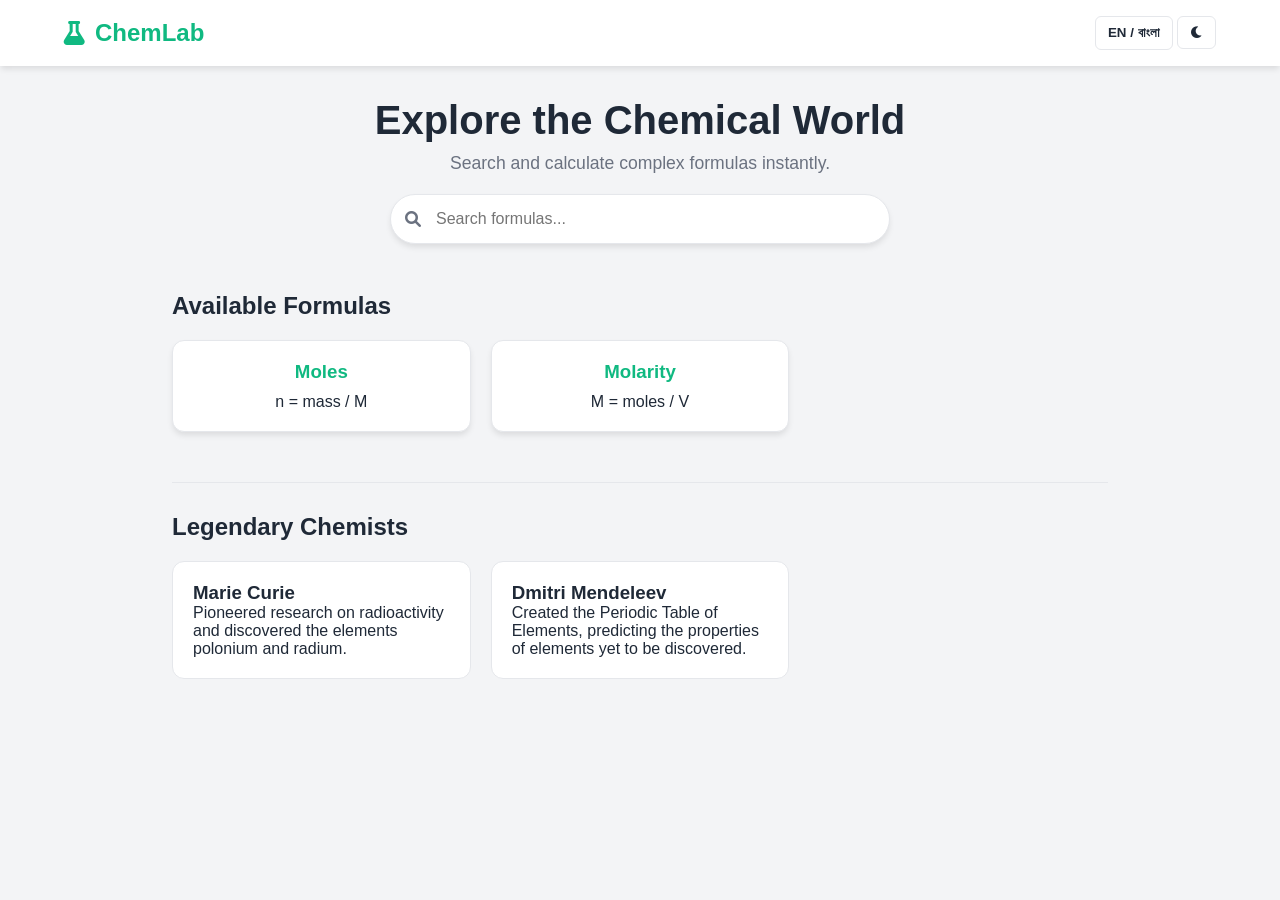
==== frontend/chemistry/chemistry.html @ 17f996a1 "resolve problem" ====
<!DOCTYPE html>
<html lang="en">
<head>
    <meta charset="UTF-8">
    <meta name="viewport" content="width=device-width, initial-scale=1.0">
    <title>Chemistry Explorer</title>
    <link rel="stylesheet" href="chemistry.css">
    <link rel="stylesheet" href="https://cdnjs.cloudflare.com/ajax/libs/font-awesome/6.0.0/css/all.min.css">
</head>
<body>
    <!-- Navigation Bar -->
    <nav class="navbar">
        <div class="logo"><i class="fa-solid fa-flask"></i> <span data-lang="title">ChemLab</span></div>
        <div class="nav-controls">
            <button id="lang-toggle" class="icon-btn">EN / বাংলা</button>
            <button id="theme-toggle" class="icon-btn"><i class="fa-solid fa-moon"></i></button>
        </div>
    </nav>

    <main class="container">
        <!-- Header & Search Section -->
        <header class="hero">
            <h1 data-lang="heroTitle">Explore the Chemical World</h1>
            <p data-lang="heroSub">Search and calculate complex chemistry formulas instantly.</p>
            
            <div class="search-box">
                <i class="fa-solid fa-magnifying-glass"></i>
                <input type="text" id="search-input" data-placeholder="searchPlaceholder" placeholder="Search formulas (e.g., Moles, চাপ)...">
            </div>
        </header>

        <!-- Formula Grid -->
        <section class="formula-section">
            <h2 data-lang="availableFormulas">Available Formulas</h2>
            <div id="formula-grid" class="grid">
                <!-- Cards will be injected by JS -->
            </div>
        </section>

        <!-- Dynamic Calculator Area -->
        <section id="calculator-section" class="calculator-panel hidden">
            <div class="calc-header">
                <h3 id="calc-title">Formula Name</h3>
                <button id="close-calc" class="icon-btn"><i class="fa-solid fa-xmark"></i></button>
            </div>
            <div id="dynamic-inputs" class="input-grid"></div>
            <button id="calculate-btn" class="primary-btn" data-lang="calcBtn">Calculate Result</button>
            <div id="result-display" class="result-box"></div>
        </section>

        <!-- Extra Content: Scientists -->
        <section class="info-section">
            <h2 data-lang="scientistTitle">Legendary Chemists</h2>
            <div class="grid info-grid">
                <div class="info-card">
                    <h3>Marie Curie</h3>
                    <p data-lang="curieBio">Pioneered research on radioactivity and discovered the elements polonium and radium.</p>
                </div>
                <div class="info-card">
                    <h3>Dmitri Mendeleev</h3>
                    <p data-lang="mendeleevBio">Created the Periodic Table of Elements, predicting the properties of elements yet to be discovered.</p>
                </div>
            </div>
        </section>
    </main>
<script src ="lang.js"></script>
    <script src="chemistry.js"></script>
</body>
</html>
---- frontend/chemistry/chemistry.css ----
/* Theme Variables */
:root {
    --bg-color: #f3f4f6;
    --nav-bg: #ffffff;
    --text-main: #1f2937;
    --text-muted: #6b7280;
    --primary: #10b981; /* Chemistry-এর জন্য Emerald Green কালার */
    --primary-hover: #059669;
    --card-bg: #ffffff;
    --border: #e5e7eb;
    --shadow: 0 4px 6px -1px rgba(0, 0, 0, 0.1);
    --transition: all 0.3s ease;
}

[data-theme="dark"] {
    --bg-color: #111827;
    --nav-bg: #1f2937;
    --text-main: #f9fafb;
    --text-muted: #9ca3af;
    --card-bg: #1f2937;
    --border: #374151;
    --shadow: 0 4px 6px -1px rgba(0, 0, 0, 0.5);
}

* { box-sizing: border-box; margin: 0; padding: 0; font-family: 'Segoe UI', Tahoma, Geneva, Verdana, sans-serif; }

body { background-color: var(--bg-color); color: var(--text-main); transition: var(--transition); }

/* Navigation */
.navbar { display: flex; justify-content: space-between; align-items: center; padding: 1rem 5%; background: var(--nav-bg); box-shadow: var(--shadow); position: sticky; top: 0; z-index: 100; }
.logo { font-size: 1.5rem; font-weight: bold; color: var(--primary); display: flex; align-items: center; gap: 10px; }
.icon-btn { background: none; border: 1px solid var(--border); color: var(--text-main); padding: 8px 12px; border-radius: 6px; cursor: pointer; transition: var(--transition); font-weight: bold; }
.icon-btn:hover { background: var(--border); }

/* Main Container & Layout */
.container { max-width: 1000px; margin: 0 auto; padding: 2rem; }
.hero { text-align: center; margin-bottom: 3rem; }
.hero h1 { font-size: 2.5rem; margin-bottom: 10px; }
.hero p { color: var(--text-muted); font-size: 1.1rem; margin-bottom: 20px; }

/* Search Box */
.search-box { position: relative; max-width: 500px; margin: 0 auto; }
.search-box i { position: absolute; left: 15px; top: 50%; transform: translateY(-50%); color: var(--text-muted); }
.search-box input { width: 100%; padding: 15px 15px 15px 45px; font-size: 1rem; border-radius: 30px; border: 1px solid var(--border); background: var(--card-bg); color: var(--text-main); outline: none; transition: var(--transition); box-shadow: var(--shadow); }
.search-box input:focus { border-color: var(--primary); box-shadow: 0 0 0 3px rgba(16, 185, 129, 0.3); }

/* Grid Layout */
.grid { display: grid; grid-template-columns: repeat(auto-fill, minmax(250px, 1fr)); gap: 20px; margin-top: 20px; }

/* Cards */
.formula-card { background: var(--card-bg); border: 1px solid var(--border); border-radius: 12px; padding: 20px; cursor: pointer; transition: var(--transition); text-align: center; box-shadow: var(--shadow); }
.formula-card:hover { transform: translateY(-5px); border-color: var(--primary); }
.formula-card h3 { color: var(--primary); margin-bottom: 10px; }

/* Calculator Panel */
.calculator-panel { background: var(--card-bg); border-radius: 12px; padding: 30px; margin: 30px 0; border: 1px solid var(--primary); box-shadow: 0 10px 25px -5px rgba(16, 185, 129, 0.2); }
.hidden { display: none; }
.calc-header { display: flex; justify-content: space-between; align-items: center; border-bottom: 1px solid var(--border); padding-bottom: 15px; margin-bottom: 20px; }
.input-grid { display: grid; grid-template-columns: repeat(auto-fit, minmax(200px, 1fr)); gap: 15px; margin-bottom: 20px; }
.input-group label { display: block; margin-bottom: 8px; font-weight: 500; }
.input-group input { width: 100%; padding: 12px; border-radius: 8px; border: 1px solid var(--border); background: var(--bg-color); color: var(--text-main); outline: none; }
.input-group input:focus { border-color: var(--primary); }
.primary-btn { width: 100%; padding: 15px; background: var(--primary); color: white; border: none; border-radius: 8px; font-size: 1.1rem; font-weight: bold; cursor: pointer; transition: var(--transition); }
.primary-btn:hover { background: var(--primary-hover); }
.result-box { margin-top: 20px; font-size: 1.2rem; font-weight: bold; text-align: center; min-height: 30px; color: var(--primary); }

/* Info Section */
.info-section { margin-top: 50px; border-top: 1px solid var(--border); padding-top: 30px; }
.info-card { background: var(--card-bg); border-radius: 12px; padding: 20px; border: 1px solid var(--border); }
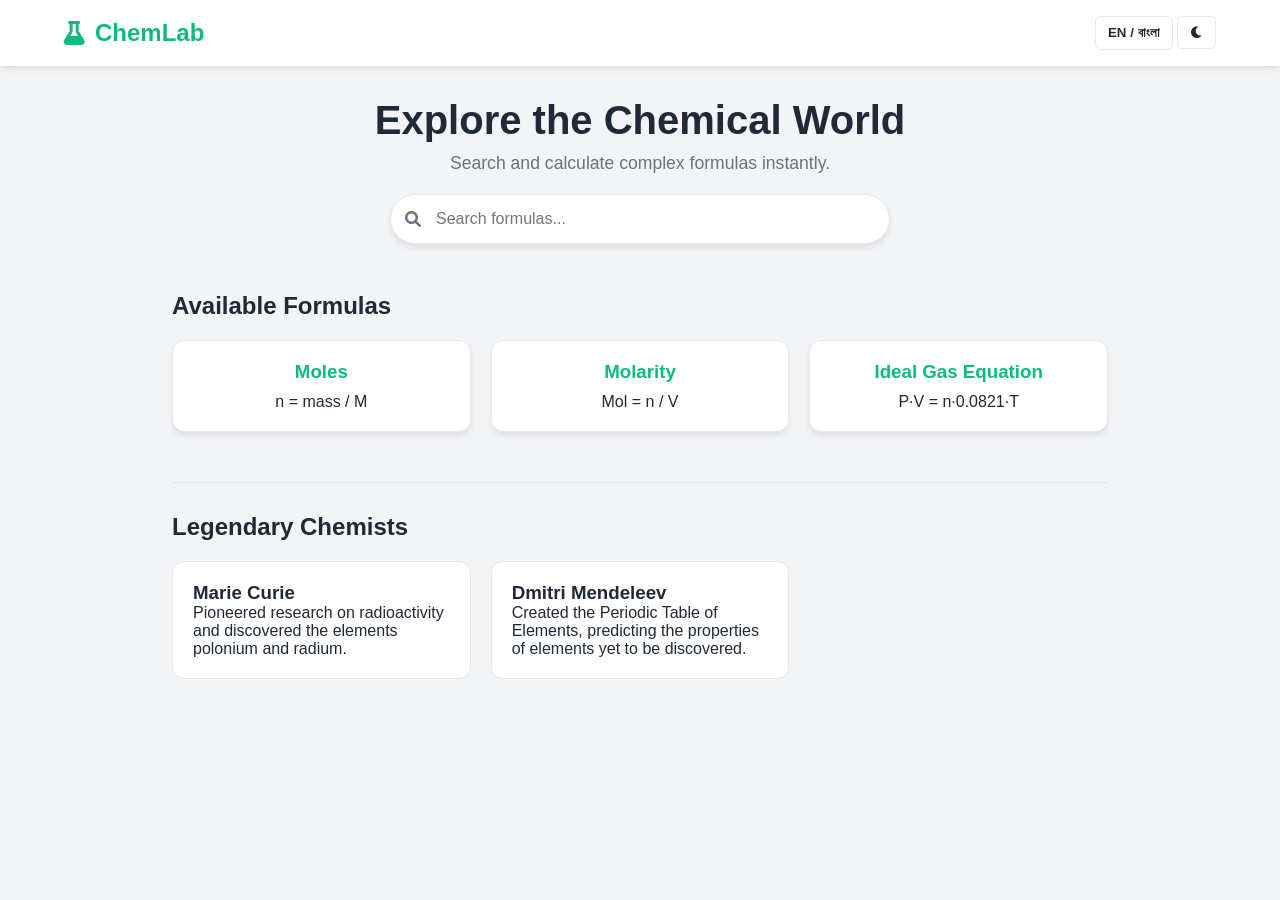
==== commit 17d08738: "Added sym py" ====
--- a/frontend/chemistry/chemistry.html
+++ b/frontend/chemistry/chemistry.html
@@ -63,6 +63,7 @@
             </div>
         </section>
     </main>
+  
 <script src ="lang.js"></script>
     <script src="chemistry.js"></script>
 </body>
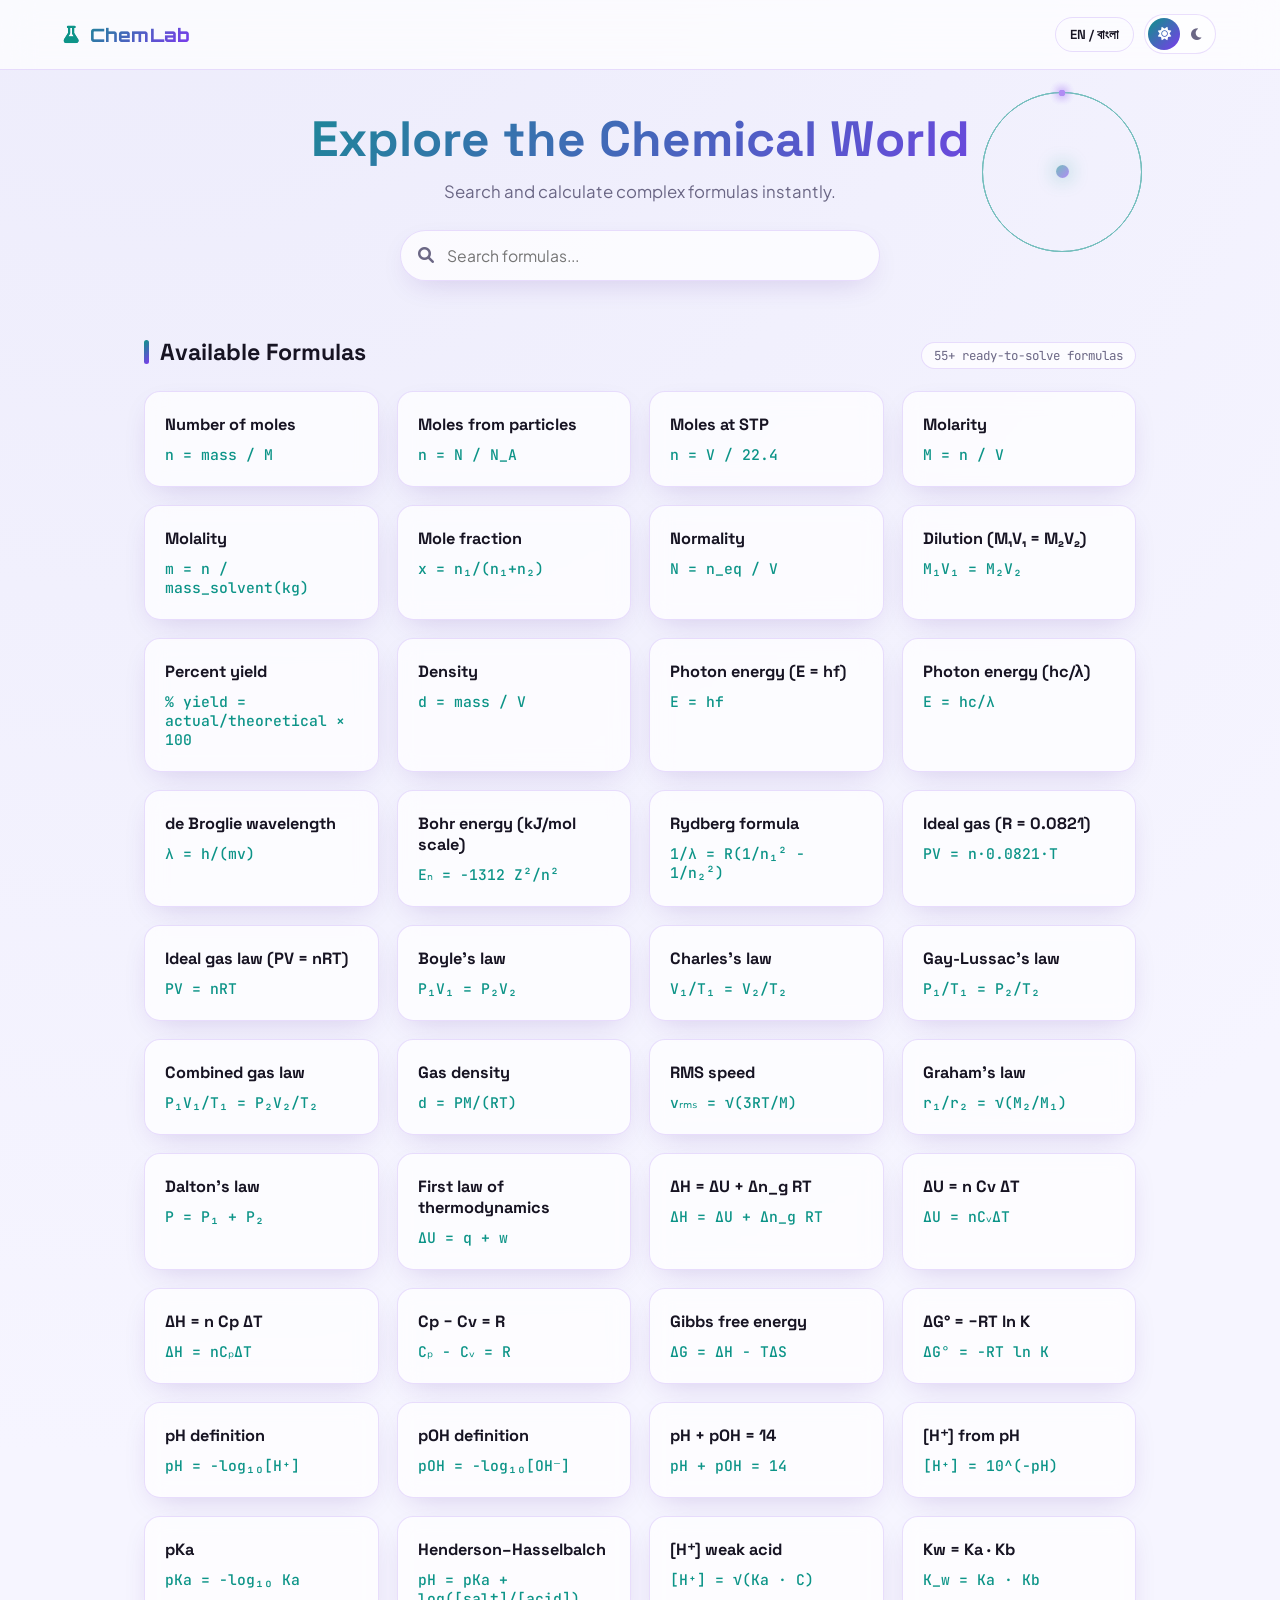
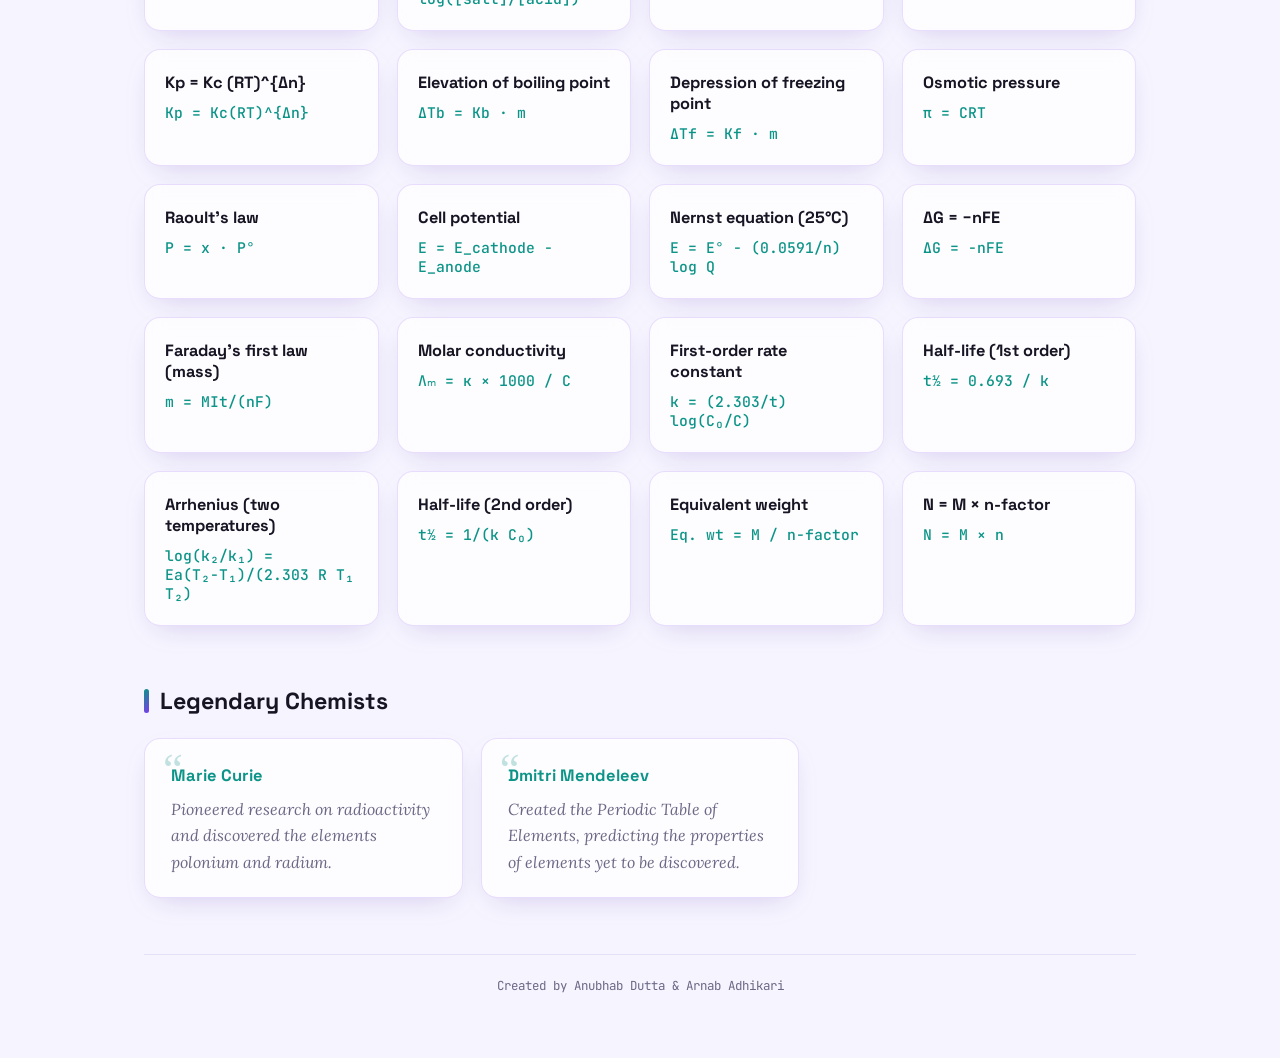
==== commit 1ca398da: "upgrade chemistry section" ====
--- a/frontend/chemistry/chemistry.html
+++ b/frontend/chemistry/chemistry.html
@@ -3,7 +3,10 @@
 <head>
     <meta charset="UTF-8">
     <meta name="viewport" content="width=device-width, initial-scale=1.0">
-    <title>Chemistry Explorer</title>
+    <title>ChemLab — Chemistry Explorer</title>
+    <link rel="preconnect" href="https://fonts.googleapis.com">
+    <link rel="preconnect" href="https://fonts.gstatic.com" crossorigin>
+    <link href="https://fonts.googleapis.com/css2?family=Orbitron:wght@700;800&family=Space+Grotesk:wght@500;600;700&family=Plus+Jakarta+Sans:wght@400;500;600;700&family=JetBrains+Mono:wght@400;500;700&family=Lora:ital,wght@0,500;1,500&display=swap" rel="stylesheet">
     <link rel="stylesheet" href="chemistry.css">
     <link rel="stylesheet" href="https://cdnjs.cloudflare.com/ajax/libs/font-awesome/6.0.0/css/all.min.css">
 </head>
@@ -13,16 +16,26 @@
         <div class="logo"><i class="fa-solid fa-flask"></i> <span data-lang="title">ChemLab</span></div>
         <div class="nav-controls">
             <button id="lang-toggle" class="icon-btn">EN / বাংলা</button>
-            <button id="theme-toggle" class="icon-btn"><i class="fa-solid fa-moon"></i></button>
+            <div class="theme-switch">
+                <button id="theme-light-btn" class="theme-btn active" aria-label="Light mode"><i class="fa-solid fa-sun"></i></button>
+                <button id="theme-dark-btn" class="theme-btn" aria-label="Dark mode"><i class="fa-solid fa-moon"></i></button>
+            </div>
         </div>
     </nav>
 
     <main class="container">
         <!-- Header & Search Section -->
         <header class="hero">
+            <div class="atom-decor" aria-hidden="true">
+                <span class="orbit orbit1"></span>
+                <span class="orbit orbit2"></span>
+                <span class="orbit orbit3"></span>
+                <span class="nucleus"></span>
+            </div>
+
             <h1 data-lang="heroTitle">Explore the Chemical World</h1>
             <p data-lang="heroSub">Search and calculate complex chemistry formulas instantly.</p>
-            
+
             <div class="search-box">
                 <i class="fa-solid fa-magnifying-glass"></i>
                 <input type="text" id="search-input" data-placeholder="searchPlaceholder" placeholder="Search formulas (e.g., Moles, চাপ)...">
@@ -31,7 +44,10 @@
 
         <!-- Formula Grid -->
         <section class="formula-section">
-            <h2 data-lang="availableFormulas">Available Formulas</h2>
+            <div class="section-header">
+                <h2 data-lang="availableFormulas">Available Formulas</h2>
+                <span class="section-badge" data-lang="formulaCountBadge">55+ ready-to-solve formulas</span>
+            </div>
             <div id="formula-grid" class="grid">
                 <!-- Cards will be injected by JS -->
             </div>
@@ -41,7 +57,7 @@
         <section id="calculator-section" class="calculator-panel hidden">
             <div class="calc-header">
                 <h3 id="calc-title">Formula Name</h3>
-                <button id="close-calc" class="icon-btn"><i class="fa-solid fa-xmark"></i></button>
+                <button id="close-calc" class="icon-btn small"><i class="fa-solid fa-xmark"></i></button>
             </div>
             <div id="dynamic-inputs" class="input-grid"></div>
             <button id="calculate-btn" class="primary-btn" data-lang="calcBtn">Calculate Result</button>
@@ -50,7 +66,9 @@
 
         <!-- Extra Content: Scientists -->
         <section class="info-section">
-            <h2 data-lang="scientistTitle">Legendary Chemists</h2>
+            <div class="section-header">
+                <h2 data-lang="scientistTitle">Legendary Chemists</h2>
+            </div>
             <div class="grid info-grid">
                 <div class="info-card">
                     <h3>Marie Curie</h3>
@@ -62,9 +80,25 @@
                 </div>
             </div>
         </section>
+
+        <footer class="footer">
+            <p data-lang="footerNot"> Created by Anubhab Dutta & Arnab Adhikari </p>
+        </footer>
     </main>
-  
-<script src ="lang.js"></script>
+
+    <!-- Custom target-select modal (required by shared.js) -->
+    <div id="custom-select-modal" class="modal-overlay hidden">
+        <div class="modal-box">
+            <div class="modal-header">
+                <h4 data-lang="targetLabel">What do you want to find?</h4>
+                <button id="close-select-modal" class="icon-btn small"><i class="fa-solid fa-xmark"></i></button>
+            </div>
+            <ul id="custom-modal-options" class="modal-options"></ul>
+        </div>
+    </div>
+
+<script src="lang.js"></script>
+    <script src="../shared.js"></script>
     <script src="chemistry.js"></script>
 </body>
 </html>
--- a/frontend/chemistry/chemistry.css
+++ b/frontend/chemistry/chemistry.css
@@ -1,69 +1,249 @@
-/* Theme Variables */
+/* ==========================================================================
+   ChemLab — Friendly Flux · Chemistry Module
+   Redesign: glass surfaces, teal↔violet reaction palette, dual theme.
+   Fonts are assigned by content role, not decoration:
+     Orbitron        → brand mark only
+     Space Grotesk   → headings, controls, labels
+     Plus Jakarta Sans → body copy
+     JetBrains Mono  → formulas, values, results (this is data, so it reads like data)
+     Lora            → chemist bios (editorial/biography feel)
+   ========================================================================== */
+
+@import url('https://fonts.googleapis.com/css2?family=Orbitron:wght@700;800&family=Space+Grotesk:wght@500;600;700&family=Plus+Jakarta+Sans:wght@400;500;600;700&family=JetBrains+Mono:wght@400;500;700&family=Lora:ital,wght@0,500;1,500&display=swap');
+
 :root {
-    --bg-color: #f3f4f6;
-    --nav-bg: #ffffff;
-    --text-main: #1f2937;
-    --text-muted: #6b7280;
-    --primary: #10b981; /* Chemistry-এর জন্য Emerald Green কালার */
-    --primary-hover: #059669;
-    --card-bg: #ffffff;
-    --border: #e5e7eb;
-    --shadow: 0 4px 6px -1px rgba(0, 0, 0, 0.1);
-    --transition: all 0.3s ease;
+    --bg-color: #f6f5ff;
+    --bg-alt: #ecebfb;
+    --nav-bg: rgba(255, 255, 255, 0.72);
+    --text-main: #171423;
+    --text-muted: #6b6785;
+    --primary: #0d9488;
+    --secondary: #7c3aed;
+    --primary-hover: #0f766e;
+    --card-bg: rgba(255, 255, 255, 0.72);
+    --card-border: rgba(124, 58, 237, 0.16);
+    --border: #e4e0f5;
+    --shadow: 0 10px 30px -12px rgba(76, 29, 149, 0.22);
+    --glow: 0 0 0 rgba(0, 0, 0, 0);
+    --gradient: linear-gradient(135deg, var(--primary), var(--secondary));
+    --radius-sm: 16px;
+    --radius-lg: 24px;
+    --transition: all 0.3s cubic-bezier(0.4, 0, 0.2, 1);
+
+    --font-display: 'Orbitron', sans-serif;
+    --font-heading: 'Space Grotesk', sans-serif;
+    --font-body: 'Plus Jakarta Sans', sans-serif;
+    --font-mono: 'JetBrains Mono', monospace;
+    --font-serif: 'Lora', serif;
 }
 
 [data-theme="dark"] {
-    --bg-color: #111827;
-    --nav-bg: #1f2937;
-    --text-main: #f9fafb;
-    --text-muted: #9ca3af;
-    --card-bg: #1f2937;
-    --border: #374151;
-    --shadow: 0 4px 6px -1px rgba(0, 0, 0, 0.5);
-}
-
-* { box-sizing: border-box; margin: 0; padding: 0; font-family: 'Segoe UI', Tahoma, Geneva, Verdana, sans-serif; }
-
-body { background-color: var(--bg-color); color: var(--text-main); transition: var(--transition); }
-
-/* Navigation */
-.navbar { display: flex; justify-content: space-between; align-items: center; padding: 1rem 5%; background: var(--nav-bg); box-shadow: var(--shadow); position: sticky; top: 0; z-index: 100; }
-.logo { font-size: 1.5rem; font-weight: bold; color: var(--primary); display: flex; align-items: center; gap: 10px; }
-.icon-btn { background: none; border: 1px solid var(--border); color: var(--text-main); padding: 8px 12px; border-radius: 6px; cursor: pointer; transition: var(--transition); font-weight: bold; }
-.icon-btn:hover { background: var(--border); }
-
-/* Main Container & Layout */
-.container { max-width: 1000px; margin: 0 auto; padding: 2rem; }
-.hero { text-align: center; margin-bottom: 3rem; }
-.hero h1 { font-size: 2.5rem; margin-bottom: 10px; }
-.hero p { color: var(--text-muted); font-size: 1.1rem; margin-bottom: 20px; }
-
-/* Search Box */
-.search-box { position: relative; max-width: 500px; margin: 0 auto; }
-.search-box i { position: absolute; left: 15px; top: 50%; transform: translateY(-50%); color: var(--text-muted); }
-.search-box input { width: 100%; padding: 15px 15px 15px 45px; font-size: 1rem; border-radius: 30px; border: 1px solid var(--border); background: var(--card-bg); color: var(--text-main); outline: none; transition: var(--transition); box-shadow: var(--shadow); }
-.search-box input:focus { border-color: var(--primary); box-shadow: 0 0 0 3px rgba(16, 185, 129, 0.3); }
-
-/* Grid Layout */
-.grid { display: grid; grid-template-columns: repeat(auto-fill, minmax(250px, 1fr)); gap: 20px; margin-top: 20px; }
-
-/* Cards */
-.formula-card { background: var(--card-bg); border: 1px solid var(--border); border-radius: 12px; padding: 20px; cursor: pointer; transition: var(--transition); text-align: center; box-shadow: var(--shadow); }
-.formula-card:hover { transform: translateY(-5px); border-color: var(--primary); }
-.formula-card h3 { color: var(--primary); margin-bottom: 10px; }
-
-/* Calculator Panel */
-.calculator-panel { background: var(--card-bg); border-radius: 12px; padding: 30px; margin: 30px 0; border: 1px solid var(--primary); box-shadow: 0 10px 25px -5px rgba(16, 185, 129, 0.2); }
-.hidden { display: none; }
-.calc-header { display: flex; justify-content: space-between; align-items: center; border-bottom: 1px solid var(--border); padding-bottom: 15px; margin-bottom: 20px; }
-.input-grid { display: grid; grid-template-columns: repeat(auto-fit, minmax(200px, 1fr)); gap: 15px; margin-bottom: 20px; }
-.input-group label { display: block; margin-bottom: 8px; font-weight: 500; }
-.input-group input { width: 100%; padding: 12px; border-radius: 8px; border: 1px solid var(--border); background: var(--bg-color); color: var(--text-main); outline: none; }
-.input-group input:focus { border-color: var(--primary); }
-.primary-btn { width: 100%; padding: 15px; background: var(--primary); color: white; border: none; border-radius: 8px; font-size: 1.1rem; font-weight: bold; cursor: pointer; transition: var(--transition); }
-.primary-btn:hover { background: var(--primary-hover); }
-.result-box { margin-top: 20px; font-size: 1.2rem; font-weight: bold; text-align: center; min-height: 30px; color: var(--primary); }
-
-/* Info Section */
-.info-section { margin-top: 50px; border-top: 1px solid var(--border); padding-top: 30px; }
-.info-card { background: var(--card-bg); border-radius: 12px; padding: 20px; border: 1px solid var(--border); }
+    --bg-color: #08070f;
+    --bg-alt: #0d0b1a;
+    --nav-bg: rgba(13, 11, 26, 0.68);
+    --text-main: #f3f1ff;
+    --text-muted: #9691b8;
+    --primary: #2dd4bf;
+    --secondary: #a78bfa;
+    --primary-hover: #5eead4;
+    --card-bg: rgba(23, 20, 38, 0.62);
+    --card-border: rgba(167, 139, 250, 0.24);
+    --border: #221f38;
+    --shadow: 0 12px 34px -10px rgba(0, 0, 0, 0.6);
+    --glow: 0 0 22px rgba(45, 212, 191, 0.2);
+}
+
+* { box-sizing: border-box; margin: 0; padding: 0; -webkit-tap-highlight-color: transparent; }
+html { scroll-behavior: smooth; }
+button, input, textarea, select { font-family: inherit; }
+
+body {
+    background: radial-gradient(circle at 12% -10%, var(--bg-alt), var(--bg-color) 55%);
+    color: var(--text-main);
+    font-family: var(--font-body);
+    transition: background 0.4s ease, color 0.4s ease;
+    min-height: 100vh;
+    overflow-x: hidden;
+}
+
+a { color: var(--primary); }
+:focus-visible { outline: 2px solid var(--primary); outline-offset: 3px; border-radius: 4px; }
+
+/* ---------- Navbar ---------- */
+.navbar {
+    display: flex; justify-content: space-between; align-items: center;
+    padding: 0.9rem 5%; background: var(--nav-bg);
+    backdrop-filter: blur(16px); -webkit-backdrop-filter: blur(16px);
+    border-bottom: 1px solid var(--card-border);
+    position: sticky; top: 0; z-index: 100;
+}
+.logo {
+    font-family: var(--font-display); font-weight: 800; font-size: 1.15rem; letter-spacing: 0.5px;
+    display: flex; align-items: center; gap: 10px;
+    background: var(--gradient); -webkit-background-clip: text; background-clip: text; color: transparent;
+}
+.logo i { color: var(--primary); -webkit-text-fill-color: var(--primary); font-size: 1.1rem; }
+
+.nav-controls { display: flex; align-items: center; gap: 10px; }
+.icon-btn {
+    background: transparent; border: 1px solid var(--card-border); color: var(--text-main);
+    padding: 8px 14px; border-radius: 999px; cursor: pointer; transition: var(--transition);
+    font-family: var(--font-heading); font-weight: 600; font-size: 0.82rem;
+}
+.icon-btn:hover { border-color: var(--primary); color: var(--primary); }
+.icon-btn:active, .theme-btn:active, .primary-btn:active, .formula-card:active { transform: scale(0.97); }
+.icon-btn.small { padding: 6px 10px; }
+
+.theme-switch { display: flex; background: var(--card-bg); border: 1px solid var(--card-border); border-radius: 999px; padding: 3px; }
+.theme-btn {
+    border: none; background: transparent; width: 32px; height: 32px; border-radius: 50%;
+    color: var(--text-muted); cursor: pointer; transition: var(--transition);
+    display: flex; align-items: center; justify-content: center;
+}
+.theme-btn.active { background: var(--gradient); color: #fff; box-shadow: var(--glow); }
+
+/* ---------- Layout ---------- */
+.container { max-width: 1040px; margin: 0 auto; padding: 2.5rem 1.5rem 4rem; }
+
+/* ---------- Hero ---------- */
+.hero { text-align: center; margin-bottom: 3.5rem; position: relative; }
+.hero h1 {
+    font-family: var(--font-heading); font-weight: 700; font-size: clamp(2rem, 6vw, 3.1rem);
+    line-height: 1.15; margin-bottom: 14px;
+    background: var(--gradient); -webkit-background-clip: text; background-clip: text; color: transparent;
+}
+.hero p { color: var(--text-muted); font-size: 1.05rem; margin-bottom: 28px; }
+
+/* Orbiting-atom motif: one deliberate hero animation, not repeated elsewhere */
+.atom-decor { position: absolute; width: 160px; height: 160px; top: -18px; right: -6px; opacity: 0.55; pointer-events: none; z-index: 0; }
+.atom-decor .orbit { position: absolute; inset: 0; border: 1.5px solid var(--primary); border-radius: 50%; }
+.atom-decor .orbit::after {
+    content: ""; position: absolute; top: -3px; left: 50%; width: 6px; height: 6px; margin-left: -3px;
+    background: var(--secondary); border-radius: 50%; box-shadow: 0 0 10px var(--secondary);
+}
+.atom-decor .orbit1 { animation: spin1 7s linear infinite; }
+.atom-decor .orbit2 { animation: spin2 10s linear infinite reverse; }
+.atom-decor .orbit3 { animation: spin3 13s linear infinite; }
+.atom-decor .nucleus {
+    position: absolute; top: 50%; left: 50%; width: 13px; height: 13px; margin: -6.5px;
+    background: var(--gradient); border-radius: 50%; box-shadow: 0 0 20px var(--primary);
+}
+@keyframes spin1 { to { transform: rotate(360deg); } }
+@keyframes spin2 { from { transform: rotate(55deg); } to { transform: rotate(415deg); } }
+@keyframes spin3 { from { transform: rotate(110deg); } to { transform: rotate(470deg); } }
+
+/* ---------- Search ---------- */
+.search-box { position: relative; max-width: 480px; margin: 0 auto; z-index: 1; }
+.search-box i { position: absolute; left: 18px; top: 50%; transform: translateY(-50%); color: var(--text-muted); }
+.search-box input {
+    width: 100%; padding: 15px 18px 15px 46px; font-size: 0.98rem;
+    border-radius: 999px; border: 1px solid var(--card-border); background: var(--card-bg);
+    color: var(--text-main); outline: none; transition: var(--transition); box-shadow: var(--shadow);
+}
+.search-box input:focus { border-color: var(--primary); box-shadow: 0 0 0 4px rgba(13, 148, 136, 0.18); }
+
+/* ---------- Section headers ---------- */
+.section-header { display: flex; align-items: baseline; justify-content: space-between; flex-wrap: wrap; gap: 8px; margin-bottom: 4px; }
+.section-header h2 { font-family: var(--font-heading); font-weight: 700; font-size: 1.45rem; position: relative; padding-left: 16px; }
+.section-header h2::before { content: ""; position: absolute; left: 0; top: 3px; bottom: 3px; width: 5px; border-radius: 4px; background: var(--gradient); }
+.section-badge {
+    font-family: var(--font-mono); font-size: 0.78rem; color: var(--text-muted);
+    background: var(--card-bg); border: 1px solid var(--card-border); padding: 4px 12px; border-radius: 999px;
+}
+
+/* ---------- Grid & Formula cards ---------- */
+.grid { display: grid; grid-template-columns: repeat(auto-fill, minmax(230px, 1fr)); gap: 18px; margin-top: 22px; }
+
+.formula-card {
+    background: var(--card-bg); border: 1px solid var(--card-border); border-radius: var(--radius-sm);
+    padding: 22px 20px; cursor: pointer; transition: var(--transition); text-align: left;
+    box-shadow: var(--shadow); backdrop-filter: blur(10px);
+}
+.formula-card:hover { border-color: var(--primary); background: var(--bg-alt); }
+.formula-card h3 { font-family: var(--font-heading); font-size: 1.02rem; color: var(--text-main); margin-bottom: 10px; }
+.formula-card p { font-family: var(--font-mono); font-size: 0.92rem; color: var(--primary); font-weight: 500; }
+
+/* ---------- Calculator Panel (larger radius: the active/focal surface) ---------- */
+.calculator-panel {
+    background: var(--card-bg); border-radius: var(--radius-lg); padding: 28px;
+    margin: 34px 0; border: 1px solid var(--primary); box-shadow: var(--shadow), var(--glow);
+    backdrop-filter: blur(14px);
+}
+.hidden { display: none !important; }
+.calculator-panel:not(.hidden) { animation: panelIn 0.4s cubic-bezier(0.2, 0.8, 0.2, 1); }
+@keyframes panelIn { from { opacity: 0; transform: translateY(14px) scale(0.98); } to { opacity: 1; transform: translateY(0) scale(1); } }
+
+.calc-header { display: flex; justify-content: space-between; align-items: center; border-bottom: 1px solid var(--border); padding-bottom: 16px; margin-bottom: 22px; }
+.calc-header h3 { font-family: var(--font-heading); font-size: 1.12rem; }
+
+.input-grid { display: grid; grid-template-columns: repeat(auto-fit, minmax(200px, 1fr)); gap: 16px; margin-bottom: 22px; }
+.input-group label { display: block; margin-bottom: 8px; font-family: var(--font-heading); font-weight: 600; font-size: 0.87rem; color: var(--text-muted); }
+
+.custom-input, .input-group input {
+    width: 100%; padding: 13px 15px; border-radius: 12px; border: 1px solid var(--border);
+    background: var(--bg-color); color: var(--text-main); outline: none;
+    font-family: var(--font-mono); font-size: 0.95rem; transition: var(--transition);
+}
+.custom-input:focus, .input-group input:focus { border-color: var(--primary); box-shadow: 0 0 0 3px rgba(13, 148, 136, 0.18); }
+
+.custom-select-trigger { display: flex; align-items: center; justify-content: space-between; cursor: pointer; text-align: left; font-family: var(--font-heading); font-weight: 500; }
+.custom-select-trigger i { color: var(--primary); transition: var(--transition); }
+.custom-select-trigger:hover i { transform: translateY(2px); }
+
+.primary-btn {
+    width: 100%; padding: 16px; background: var(--gradient); color: #fff; border: none; border-radius: 12px;
+    font-family: var(--font-heading); font-size: 1rem; font-weight: 700; cursor: pointer;
+    transition: var(--transition); box-shadow: 0 8px 20px -6px rgba(13, 148, 136, 0.4);
+}
+.primary-btn:hover { filter: brightness(1.08); }
+.result-box { margin-top: 22px; font-family: var(--font-mono); font-size: 1.15rem; font-weight: 600; text-align: center; min-height: 30px; color: var(--primary); }
+
+/* ---------- Target-select modal (same radius family as the calculator) ---------- */
+.modal-overlay {
+    position: fixed; inset: 0; background: rgba(8, 6, 15, 0.55); backdrop-filter: blur(6px);
+    display: flex; align-items: center; justify-content: center; z-index: 999; padding: 20px;
+}
+.modal-box {
+    background: var(--card-bg); backdrop-filter: blur(18px); border: 1px solid var(--card-border);
+    border-radius: var(--radius-lg); width: 100%; max-width: 380px; max-height: 78vh;
+    box-shadow: var(--shadow), var(--glow); display: flex; flex-direction: column; overflow: hidden;
+    animation: panelIn 0.3s ease;
+}
+.modal-header { display: flex; justify-content: space-between; align-items: center; padding: 18px 20px; border-bottom: 1px solid var(--border); }
+.modal-header h4 { font-family: var(--font-heading); font-size: 1rem; font-weight: 600; }
+.modal-options { list-style: none; overflow-y: auto; padding: 10px; }
+.modal-options li {
+    display: flex; justify-content: space-between; align-items: center; padding: 13px 14px; margin-bottom: 6px;
+    border-radius: 10px; cursor: pointer; transition: var(--transition);
+    font-family: var(--font-mono); font-size: 0.92rem; border: 1px solid transparent;
+}
+.modal-options li:hover { background: var(--bg-alt); }
+.modal-options li.selected { border-color: var(--primary); background: rgba(13, 148, 136, 0.1); color: var(--primary); }
+.modal-options li .check-icon { opacity: 0; color: var(--primary); transition: var(--transition); }
+.modal-options li.selected .check-icon { opacity: 1; }
+.modal-options::-webkit-scrollbar { width: 5px; }
+.modal-options::-webkit-scrollbar-thumb { background: var(--card-border); border-radius: 4px; }
+
+/* ---------- Info section: editorial serif treatment, distinct from the UI voice ---------- */
+.info-section { margin-top: 60px; }
+.info-grid { grid-template-columns: repeat(auto-fill, minmax(260px, 1fr)); }
+.info-card {
+    background: var(--card-bg); border-radius: var(--radius-sm); padding: 26px 26px 22px;
+    border: 1px solid var(--card-border); box-shadow: var(--shadow); font-family: var(--font-serif); position: relative;
+}
+.info-card::before { content: "\201C"; position: absolute; top: 4px; left: 18px; font-size: 2.8rem; color: var(--primary); opacity: 0.25; font-family: Georgia, serif; }
+.info-card h3 { font-family: var(--font-heading); font-weight: 700; color: var(--primary); margin-bottom: 10px; font-size: 1.03rem; }
+.info-card p { color: var(--text-muted); font-style: italic; line-height: 1.65; }
+
+/* ---------- Footer ---------- */
+.footer { text-align: center; margin-top: 56px; padding-top: 22px; border-top: 1px solid var(--border); }
+.footer p { font-family: var(--font-mono); font-size: 0.78rem; color: var(--text-muted); }
+
+@media (max-width: 560px) {
+    .atom-decor { width: 100px; height: 100px; top: -8px; right: -18px; opacity: 0.4; }
+    .navbar { padding: 0.8rem 4%; }
+}
+
+@media (prefers-reduced-motion: reduce) {
+    * { animation-duration: 0.001ms !important; animation-iteration-count: 1 !important; transition-duration: 0.001ms !important; }
+}
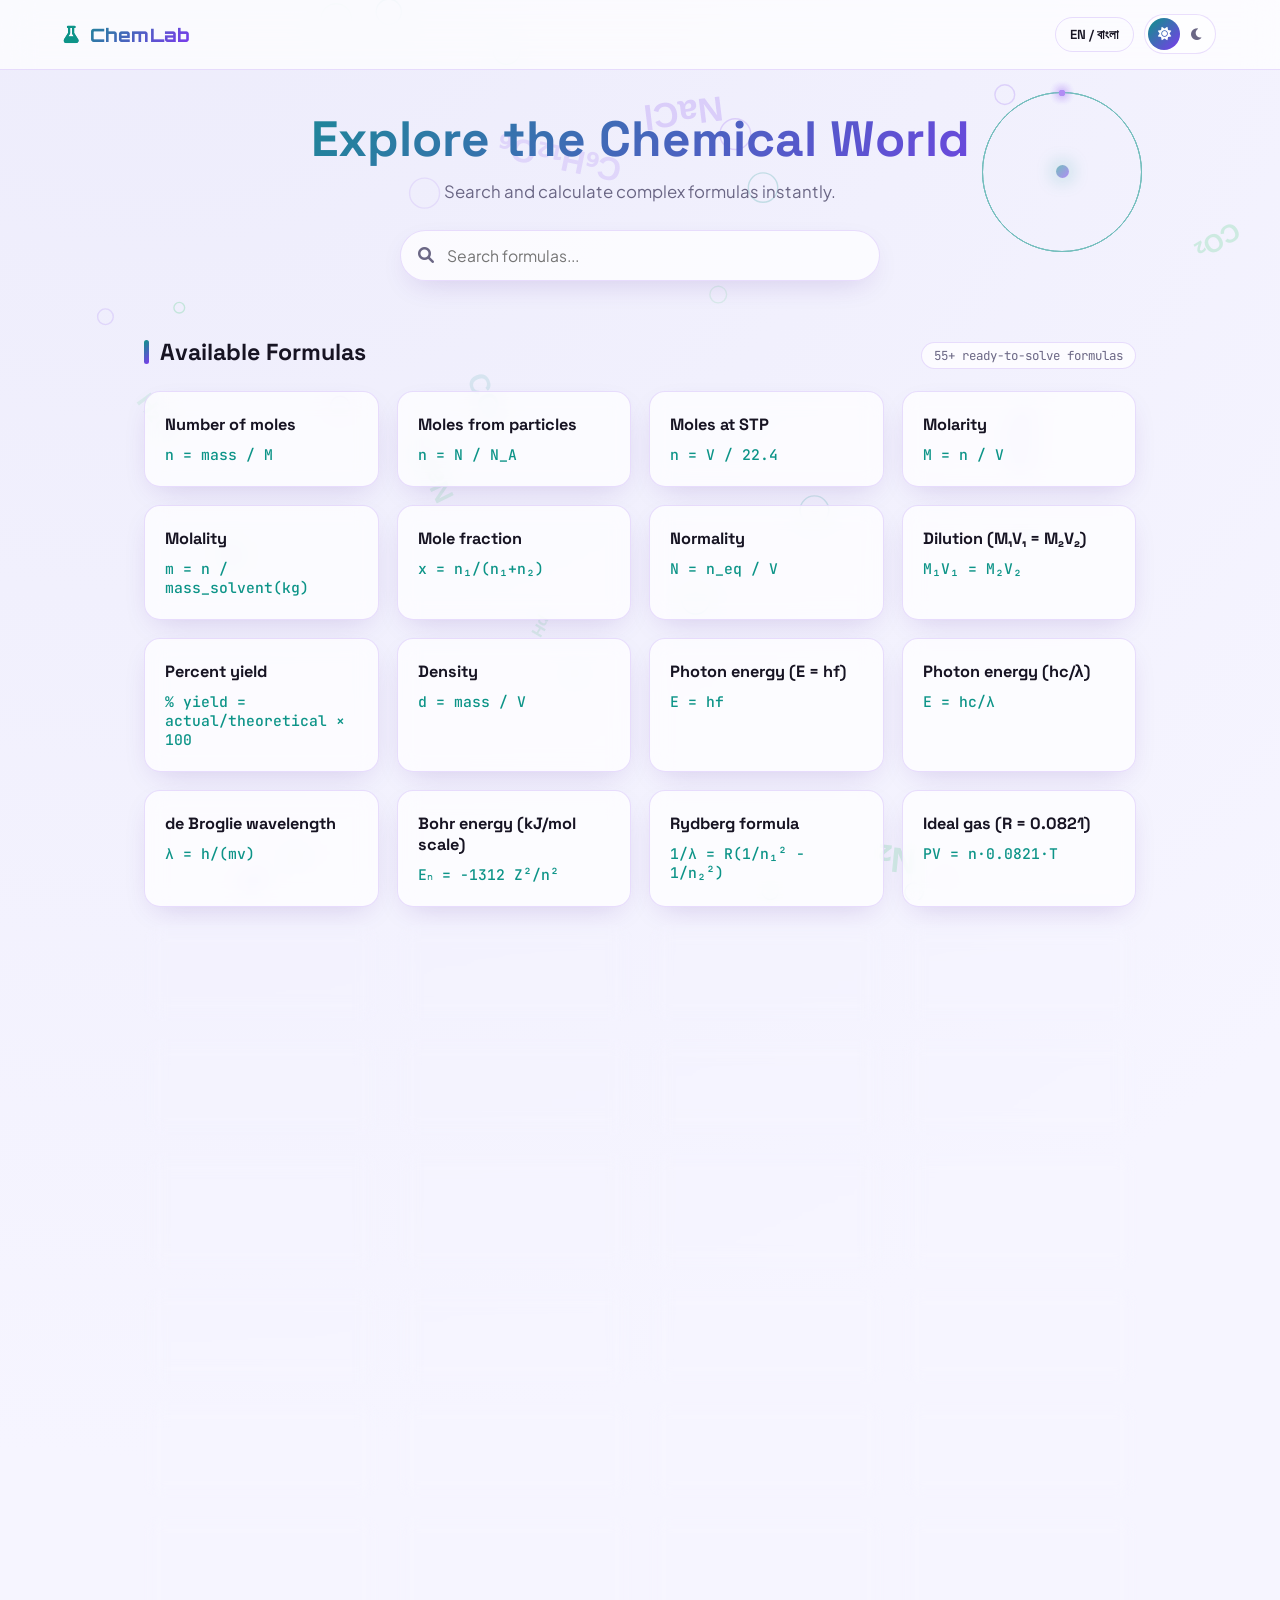
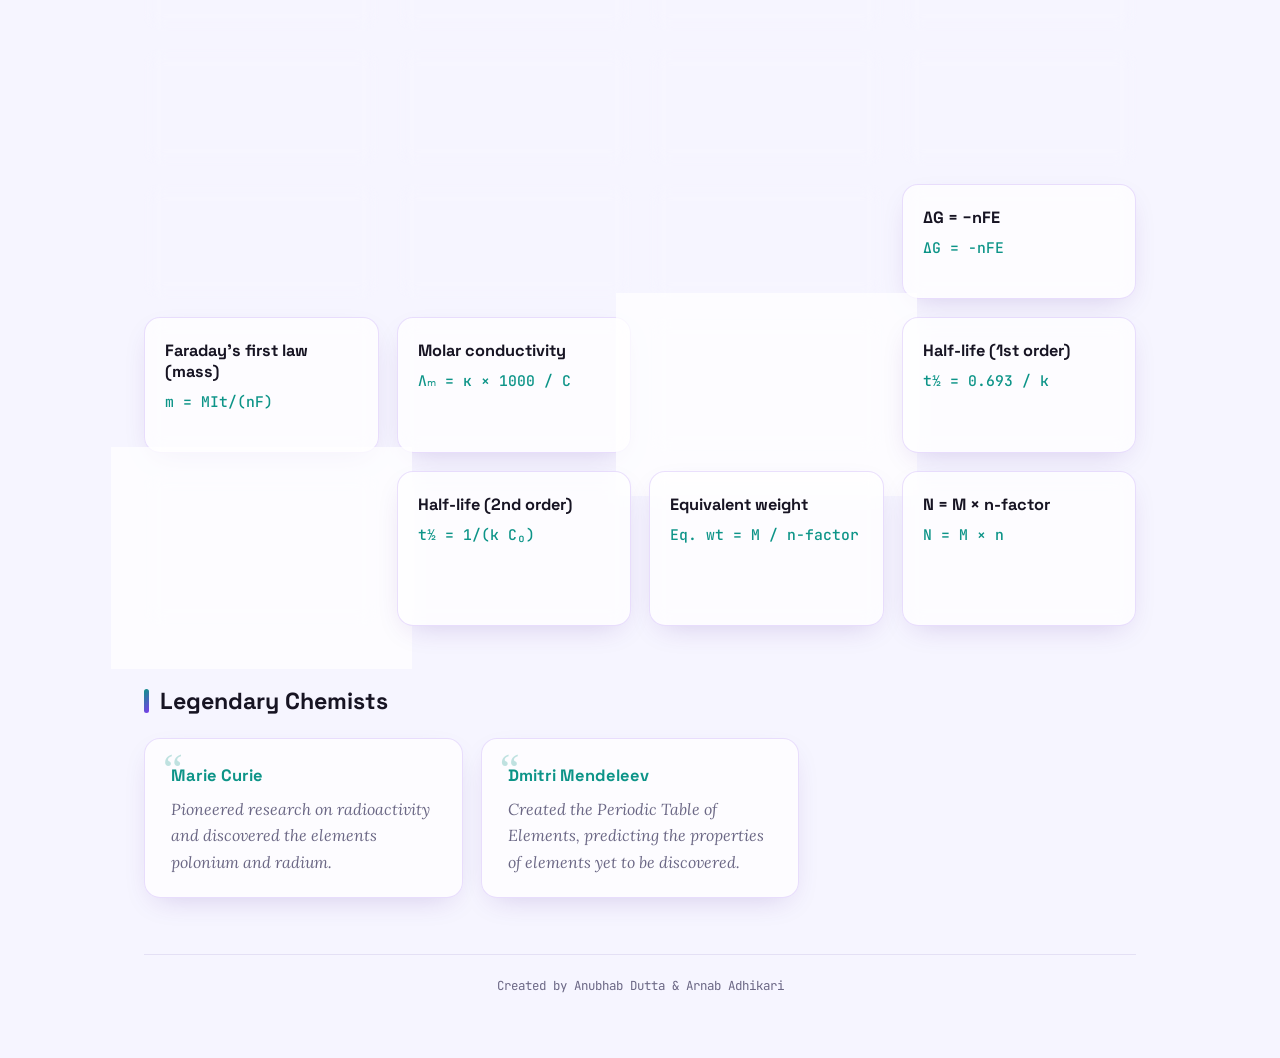
==== commit 9dadf487: "Full UI change" ====
--- a/frontend/chemistry/chemistry.html
+++ b/frontend/chemistry/chemistry.html
@@ -9,8 +9,10 @@
     <link href="https://fonts.googleapis.com/css2?family=Orbitron:wght@700;800&family=Space+Grotesk:wght@500;600;700&family=Plus+Jakarta+Sans:wght@400;500;600;700&family=JetBrains+Mono:wght@400;500;700&family=Lora:ital,wght@0,500;1,500&display=swap" rel="stylesheet">
     <link rel="stylesheet" href="chemistry.css">
     <link rel="stylesheet" href="https://cdnjs.cloudflare.com/ajax/libs/font-awesome/6.0.0/css/all.min.css">
+    <link rel="stylesheet" href="../science-bg.css">
 </head>
-<body>
+<body data-bg-theme="chemistry">
+    <script src="../science-bg.js"></script>
     <!-- Navigation Bar -->
     <nav class="navbar">
         <div class="logo"><i class="fa-solid fa-flask"></i> <span data-lang="title">ChemLab</span></div>
--- a/frontend/science-bg.css
+++ b/frontend/science-bg.css
@@ -0,0 +1,20 @@
+/* ==========================================================================
+   Friendly Flux — Ambient Science Background (shared layer)
+   Keeps the canvas behind existing content without altering any layout
+   logic: every existing top-level section is simply lifted into its own
+   stacking context above the canvas.
+   ========================================================================== */
+#science-bg-canvas {
+    position: fixed;
+    inset: 0;
+    width: 100vw;
+    height: 100vh;
+    z-index: 0;
+    pointer-events: none;
+    display: block;
+}
+
+body > *:not(#science-bg-canvas) {
+    position: relative;
+    z-index: 1;
+}
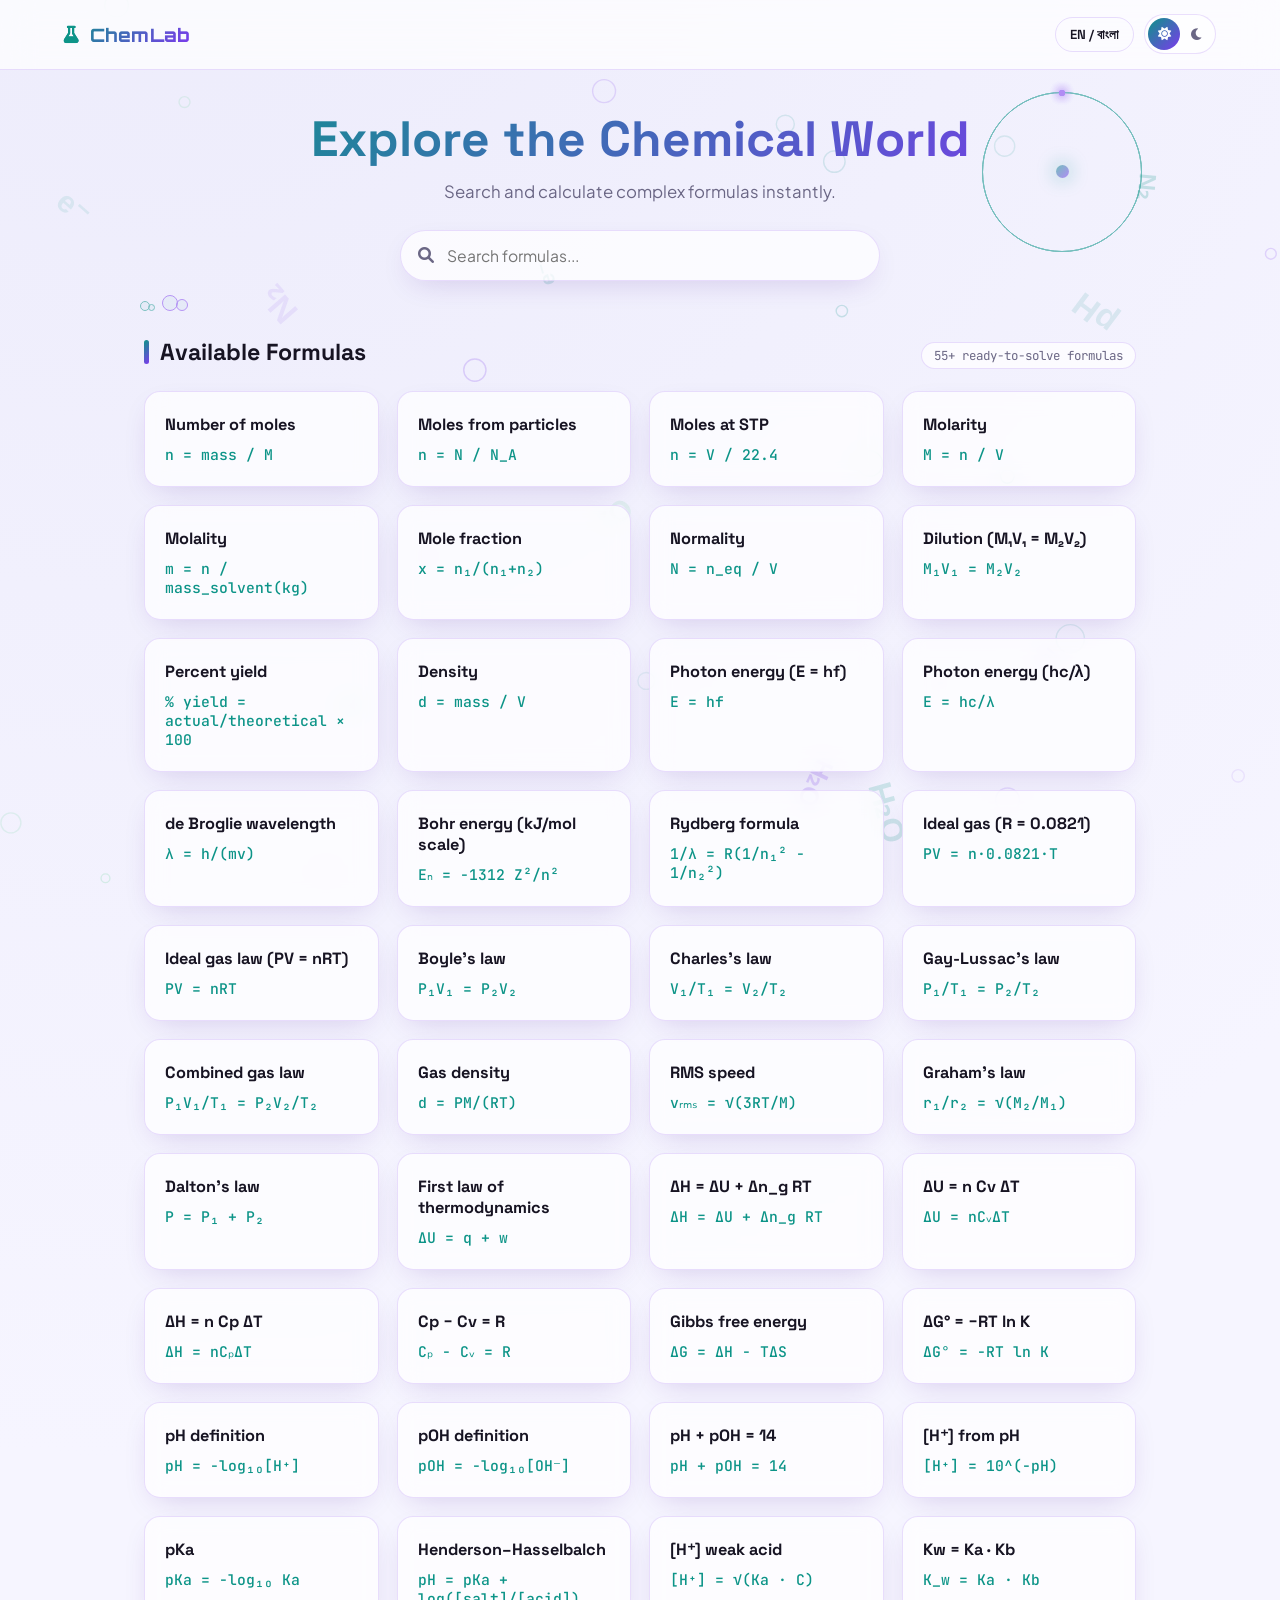
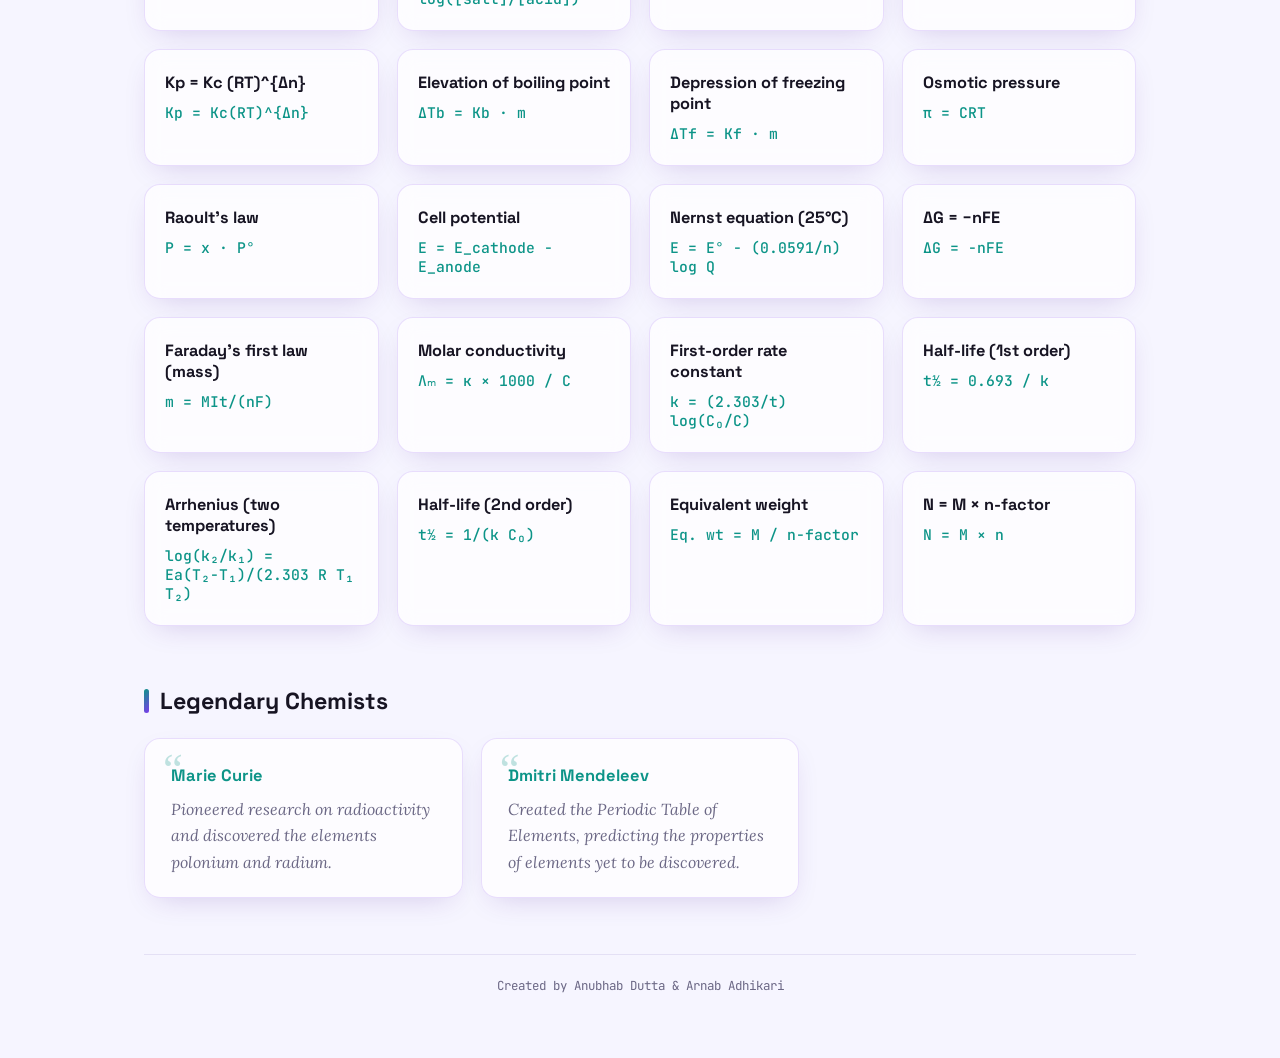
==== commit 70dd21c1: "Full UI change_2" ====
--- a/frontend/chemistry/chemistry.html
+++ b/frontend/chemistry/chemistry.html
@@ -33,6 +33,9 @@
                 <span class="orbit orbit2"></span>
                 <span class="orbit orbit3"></span>
                 <span class="nucleus"></span>
+            </div>
+            <div class="bubble-decor" aria-hidden="true">
+                <span></span><span></span><span></span><span></span>
             </div>
 
             <h1 data-lang="heroTitle">Explore the Chemical World</h1>
--- a/frontend/chemistry/chemistry.css
+++ b/frontend/chemistry/chemistry.css
@@ -106,13 +106,31 @@
 .container { max-width: 1040px; margin: 0 auto; padding: 2.5rem 1.5rem 4rem; }
 
 /* ---------- Hero ---------- */
-.hero { text-align: center; margin-bottom: 3.5rem; position: relative; }
+.hero { text-align: center; margin-bottom: 3.5rem; position: relative; isolation: isolate; }
 .hero h1 {
     font-family: var(--font-heading); font-weight: 700; font-size: clamp(2rem, 6vw, 3.1rem);
     line-height: 1.15; margin-bottom: 14px;
     background: var(--gradient); -webkit-background-clip: text; background-clip: text; color: transparent;
 }
 .hero p { color: var(--text-muted); font-size: 1.05rem; margin-bottom: 28px; }
+
+/* Rising-bubble motif on the left, mirroring the orbiting atom on the right —
+   reads as "reaction in progress" without competing with the atom-decor. */
+.bubble-decor { position: absolute; left: -8px; bottom: -10px; width: 90px; height: 140px; pointer-events: none; z-index: 0; opacity: 0.5; }
+.bubble-decor span {
+    position: absolute; bottom: -20px; border-radius: 50%;
+    border: 1.5px solid var(--primary); background: rgba(13, 148, 136, 0.08);
+    animation: bubbleRise 6s ease-in infinite;
+}
+.bubble-decor span:nth-child(1) { left: 4px; width: 10px; height: 10px; animation-delay: 0s; }
+.bubble-decor span:nth-child(2) { left: 26px; width: 16px; height: 16px; animation-delay: 1.4s; border-color: var(--secondary); }
+.bubble-decor span:nth-child(3) { left: 12px; width: 7px; height: 7px; animation-delay: 2.6s; }
+.bubble-decor span:nth-child(4) { left: 40px; width: 12px; height: 12px; animation-delay: 3.8s; border-color: var(--secondary); }
+@keyframes bubbleRise {
+    0% { transform: translateY(0) scale(0.6); opacity: 0; }
+    15% { opacity: 0.85; }
+    100% { transform: translateY(-150px) scale(1.1); opacity: 0; }
+}
 
 /* Orbiting-atom motif: one deliberate hero animation, not repeated elsewhere */
 .atom-decor { position: absolute; width: 160px; height: 160px; top: -18px; right: -6px; opacity: 0.55; pointer-events: none; z-index: 0; }
@@ -159,7 +177,7 @@
     padding: 22px 20px; cursor: pointer; transition: var(--transition); text-align: left;
     box-shadow: var(--shadow); backdrop-filter: blur(10px);
 }
-.formula-card:hover { border-color: var(--primary); background: var(--bg-alt); }
+.formula-card:hover { border-color: var(--primary); background: var(--bg-alt); transform: translateY(-5px); box-shadow: var(--shadow), 0 0 24px -6px rgba(13, 148, 136, 0.4); }
 .formula-card h3 { font-family: var(--font-heading); font-size: 1.02rem; color: var(--text-main); margin-bottom: 10px; }
 .formula-card p { font-family: var(--font-mono); font-size: 0.92rem; color: var(--primary); font-weight: 500; }
 
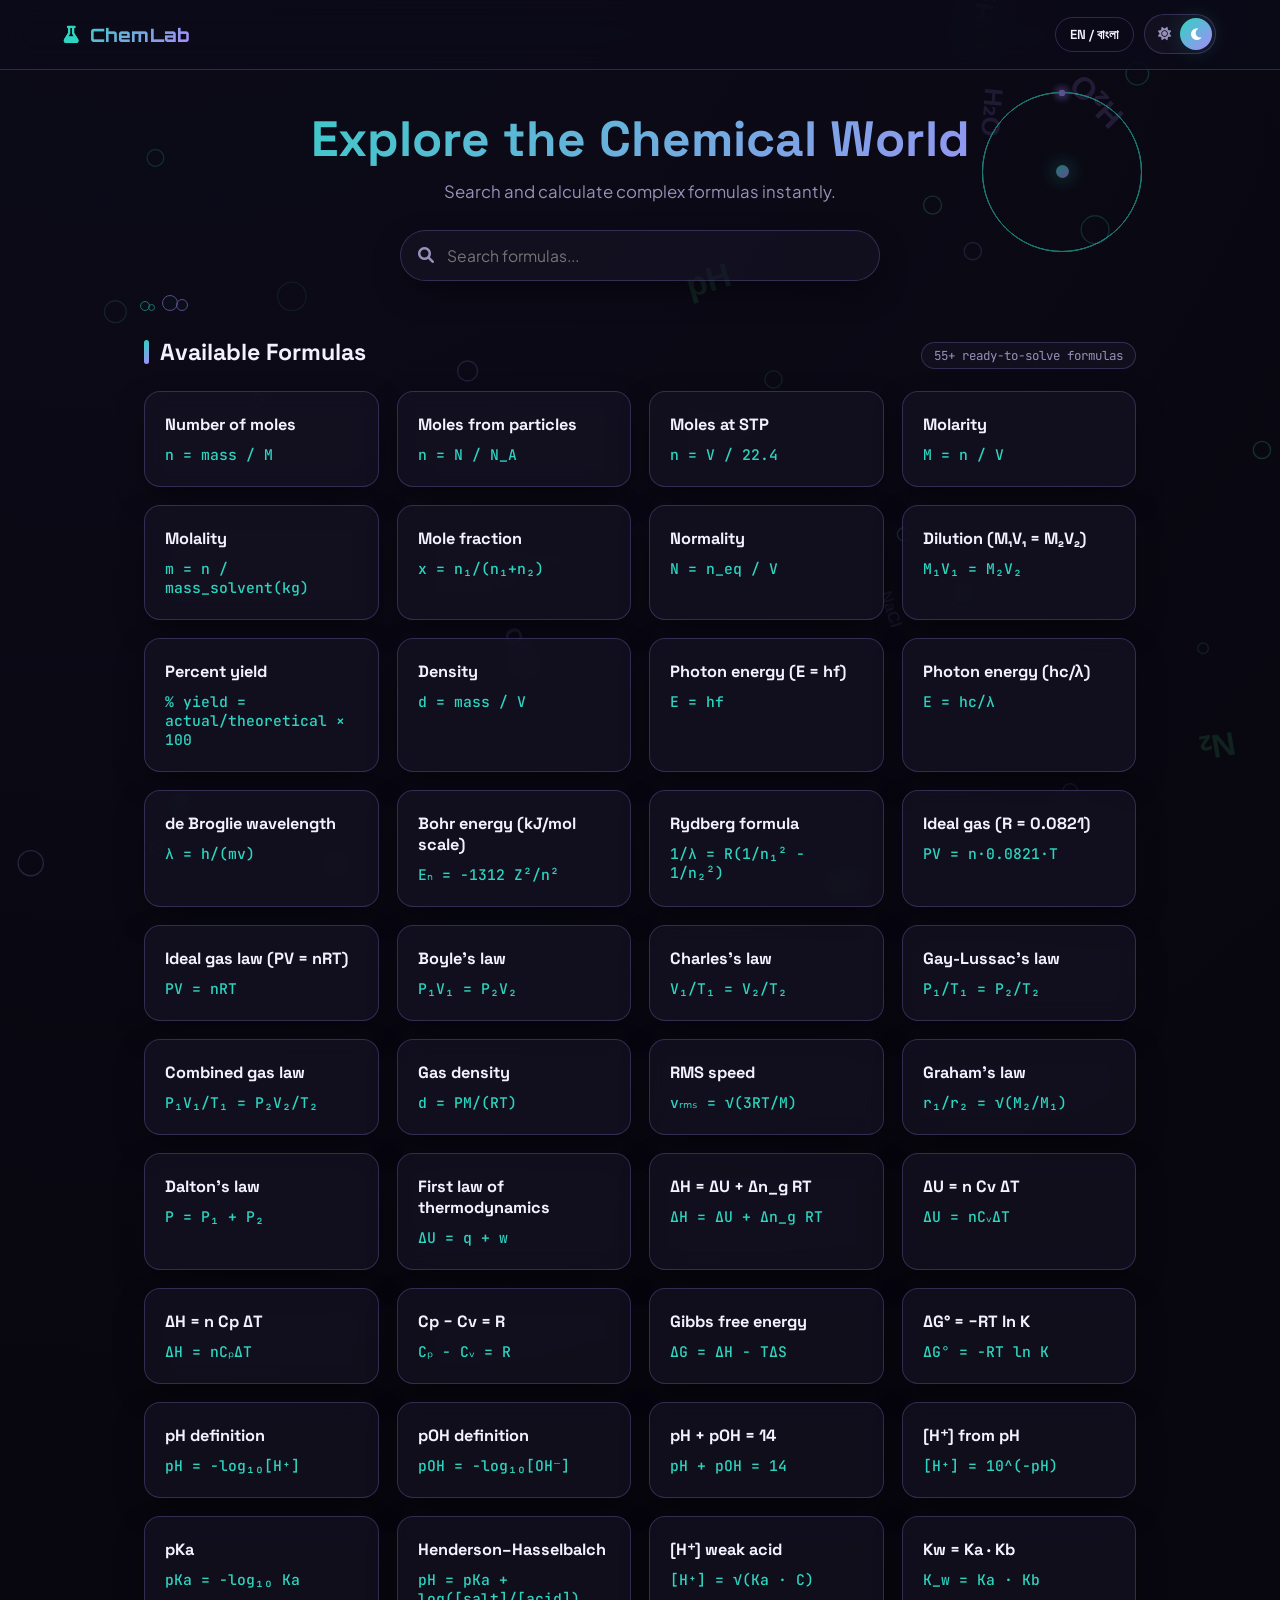
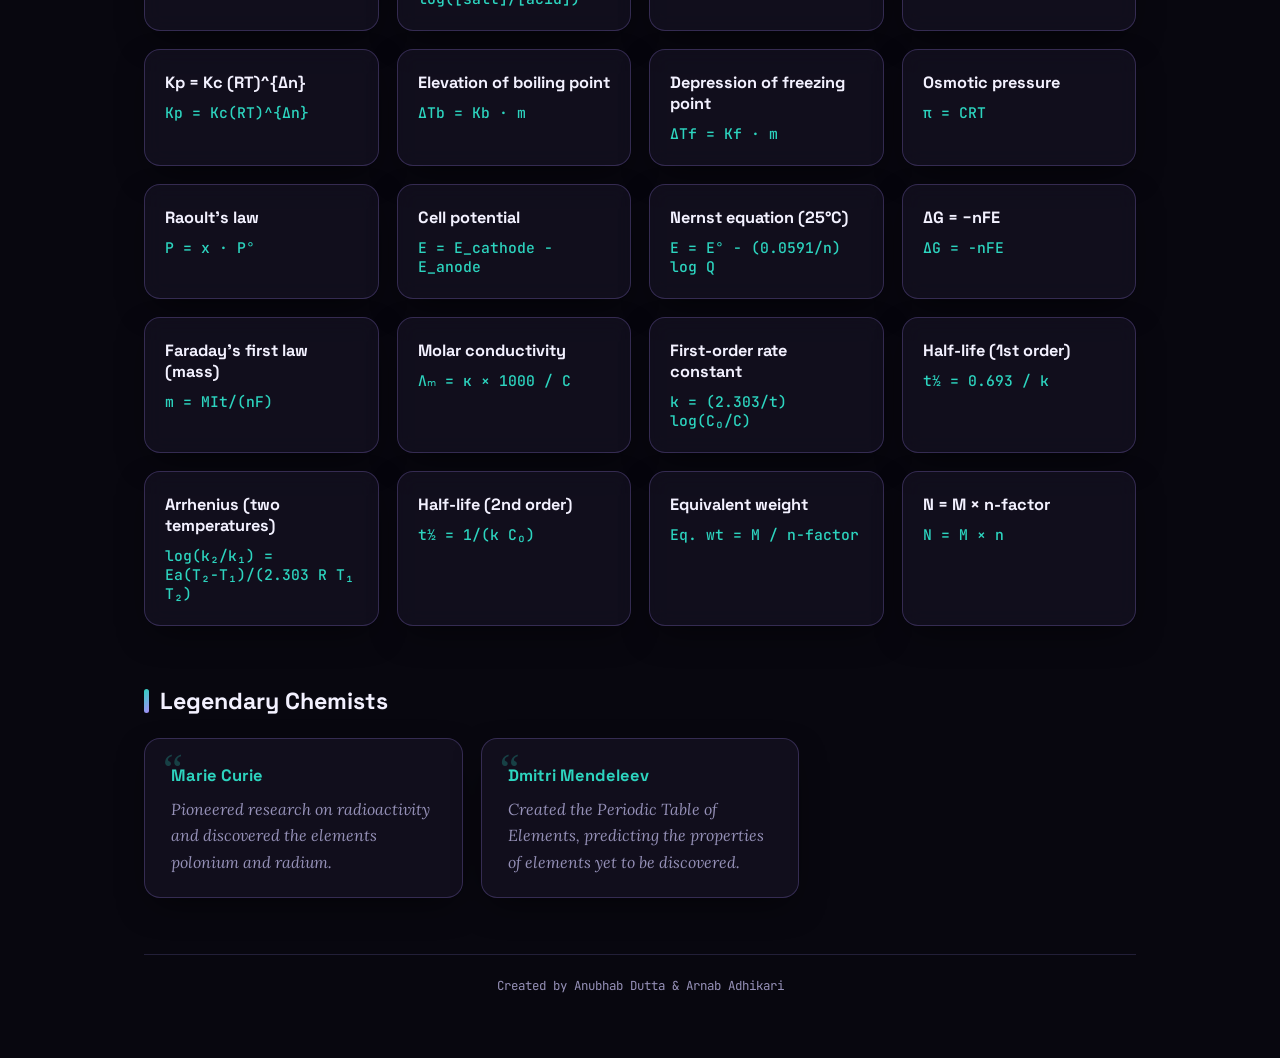
==== commit 3aed8810: "Added Default Dark mode and some styling in math welcome page" ====
--- a/frontend/chemistry/chemistry.html
+++ b/frontend/chemistry/chemistry.html
@@ -7,6 +7,12 @@
     <link rel="preconnect" href="https://fonts.googleapis.com">
     <link rel="preconnect" href="https://fonts.gstatic.com" crossorigin>
     <link href="https://fonts.googleapis.com/css2?family=Orbitron:wght@700;800&family=Space+Grotesk:wght@500;600;700&family=Plus+Jakarta+Sans:wght@400;500;600;700&family=JetBrains+Mono:wght@400;500;700&family=Lora:ital,wght@0,500;1,500&display=swap" rel="stylesheet">
+  <script>
+    (function () {
+        var saved = localStorage.getItem("flux-theme");
+        if (saved !== "light") document.documentElement.setAttribute("data-theme", "dark");
+    })();
+  </script>
     <link rel="stylesheet" href="chemistry.css">
     <link rel="stylesheet" href="https://cdnjs.cloudflare.com/ajax/libs/font-awesome/6.0.0/css/all.min.css">
     <link rel="stylesheet" href="../science-bg.css">
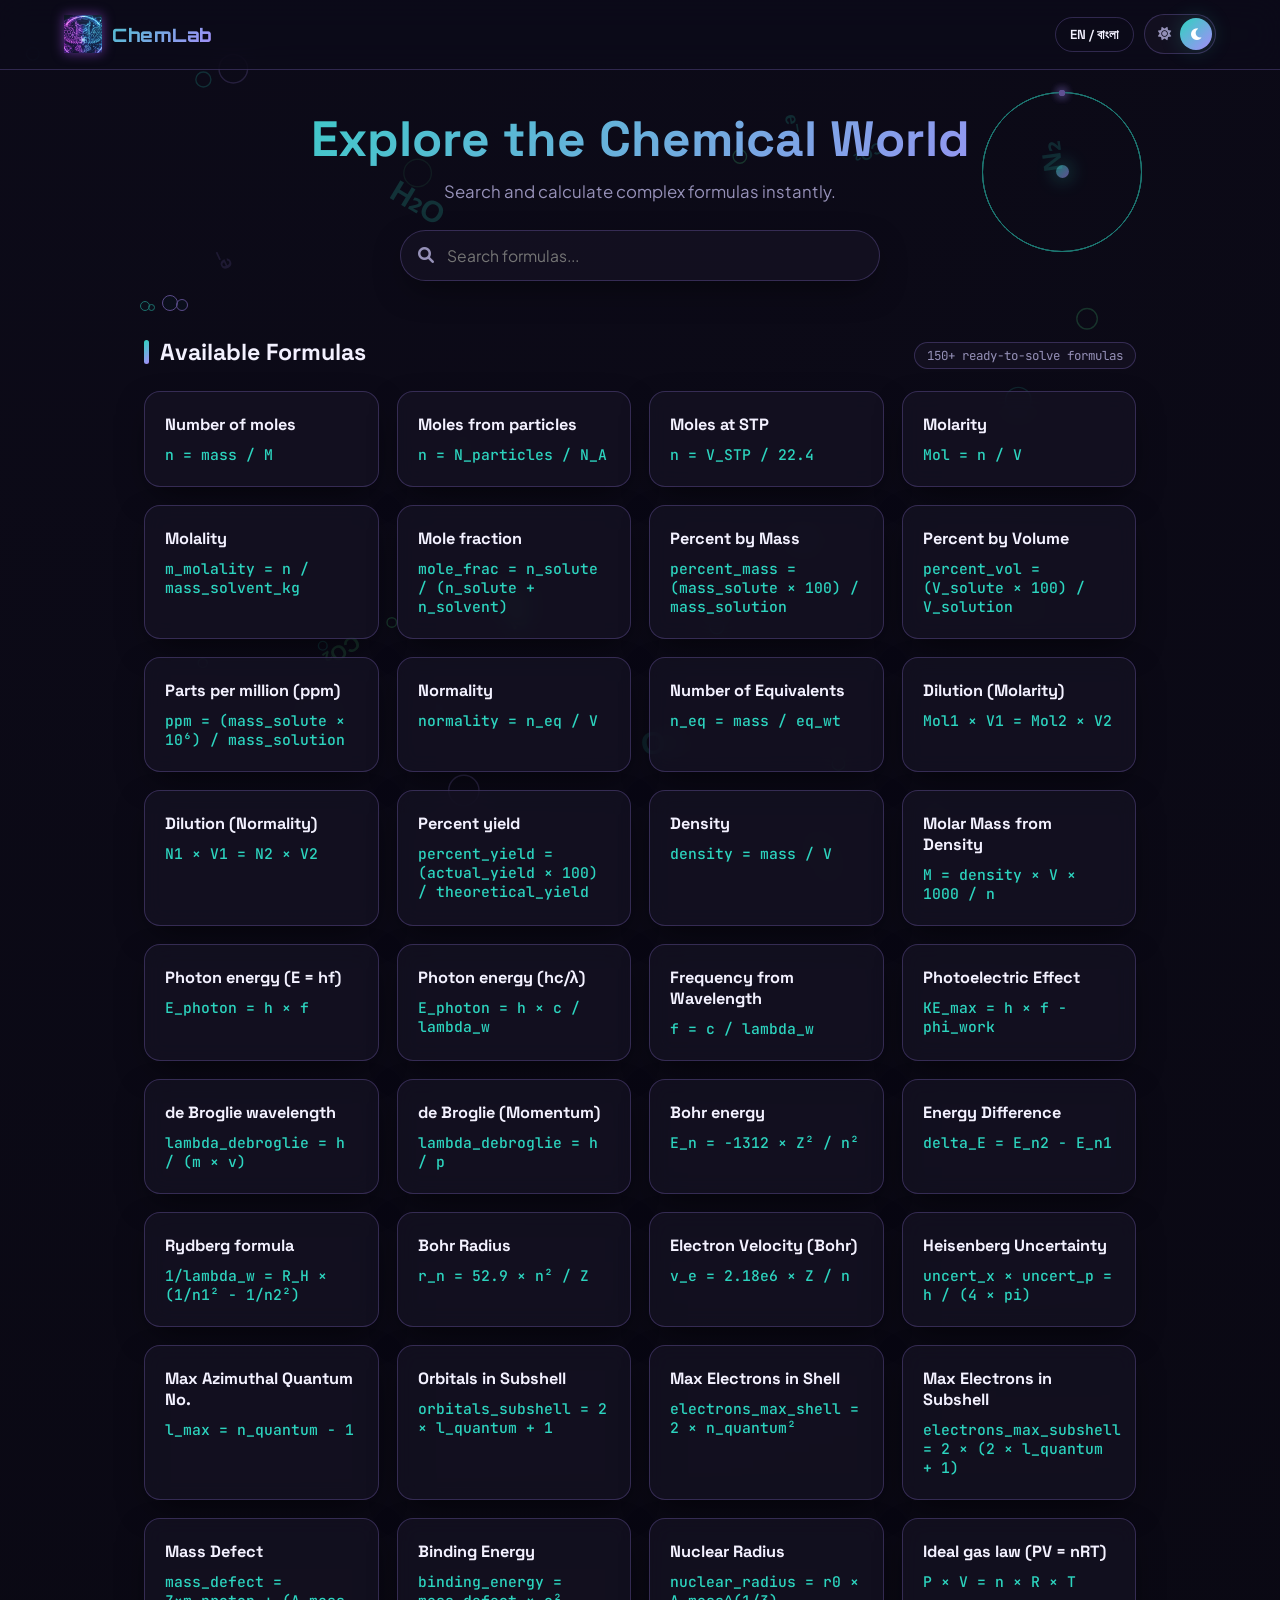
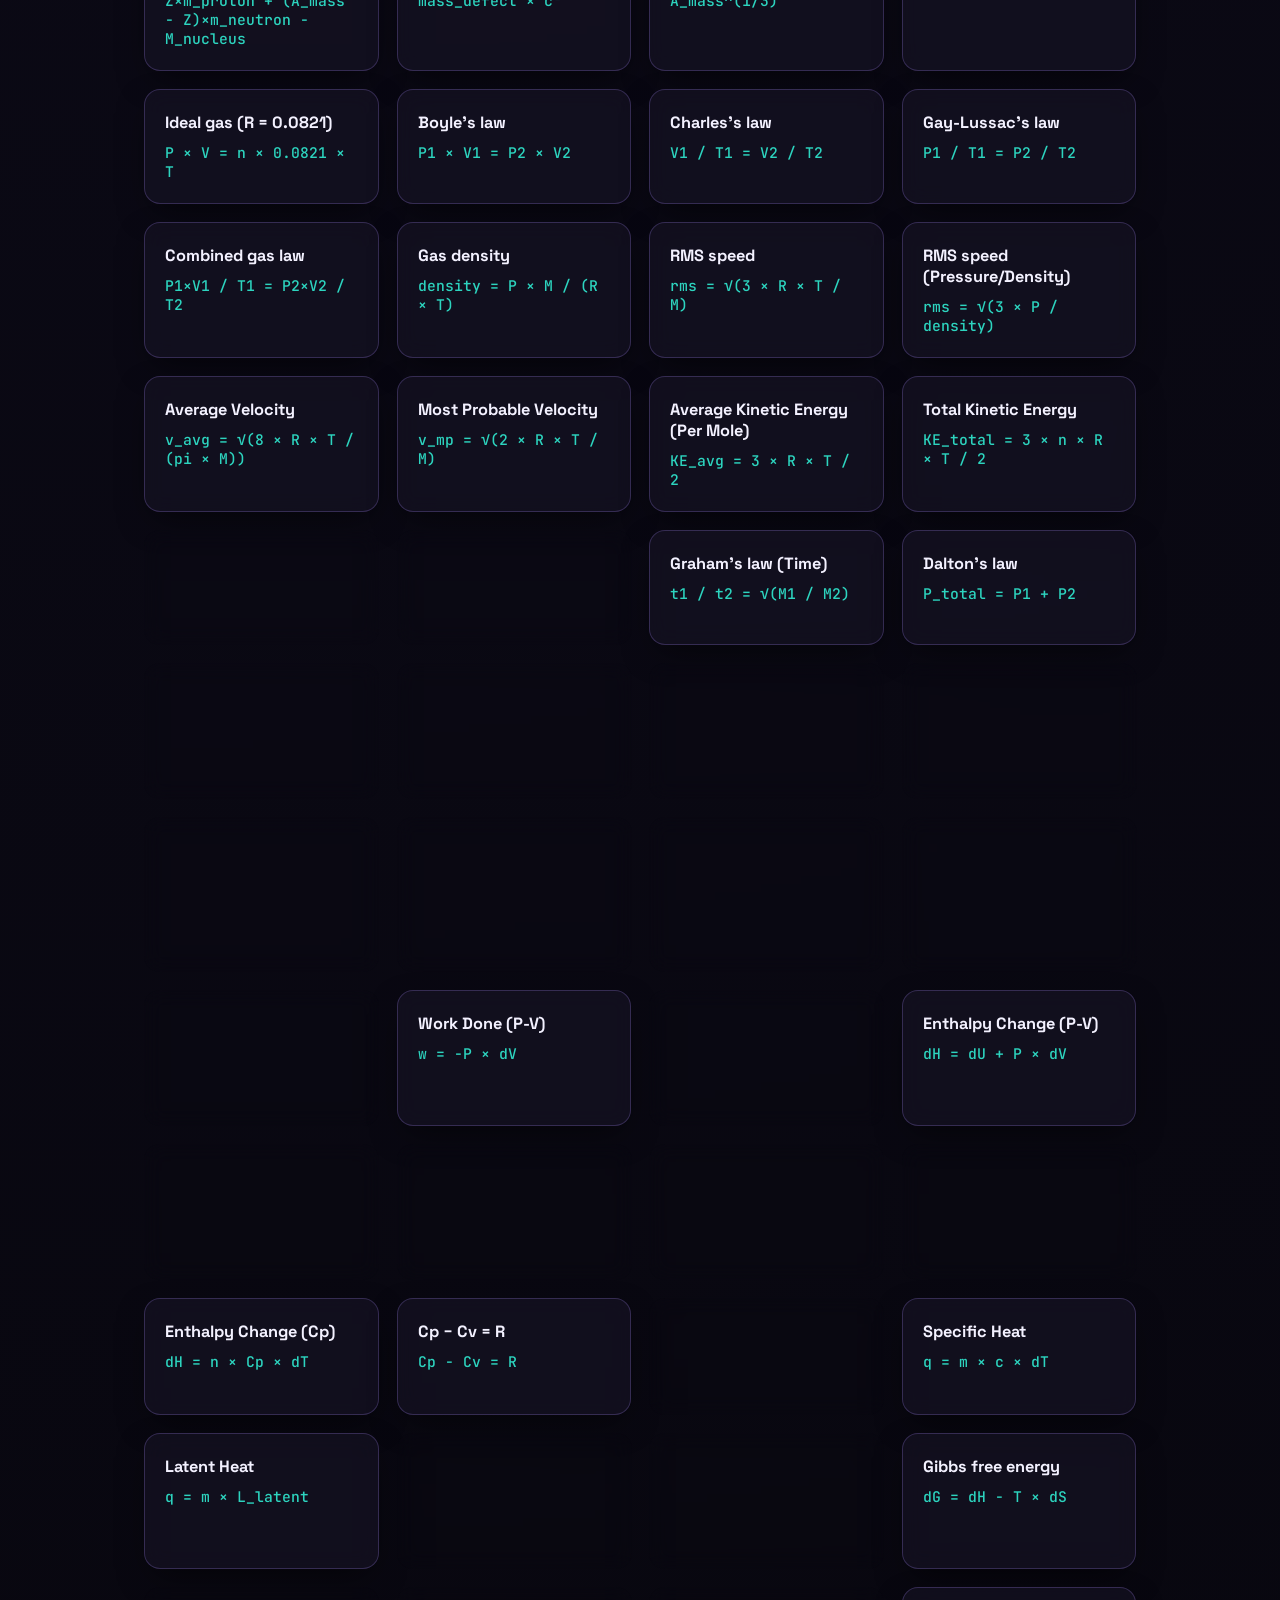
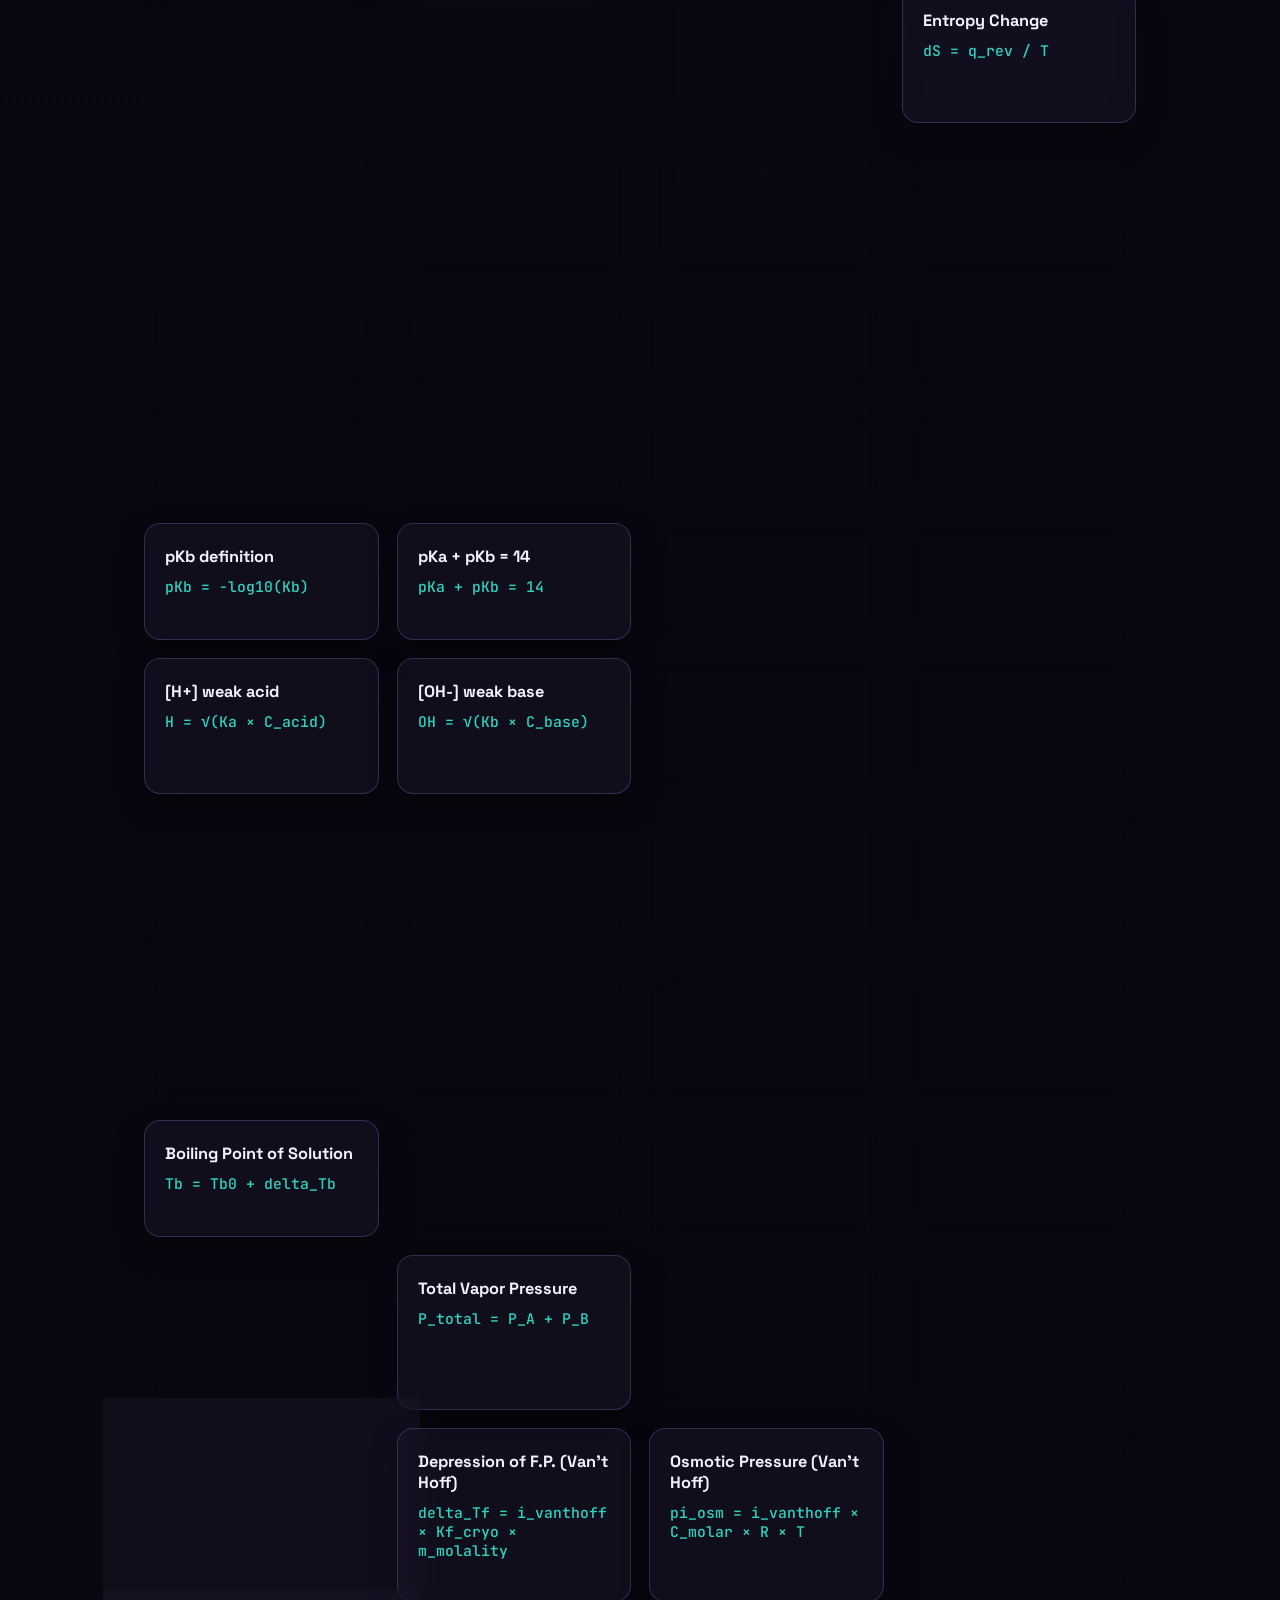
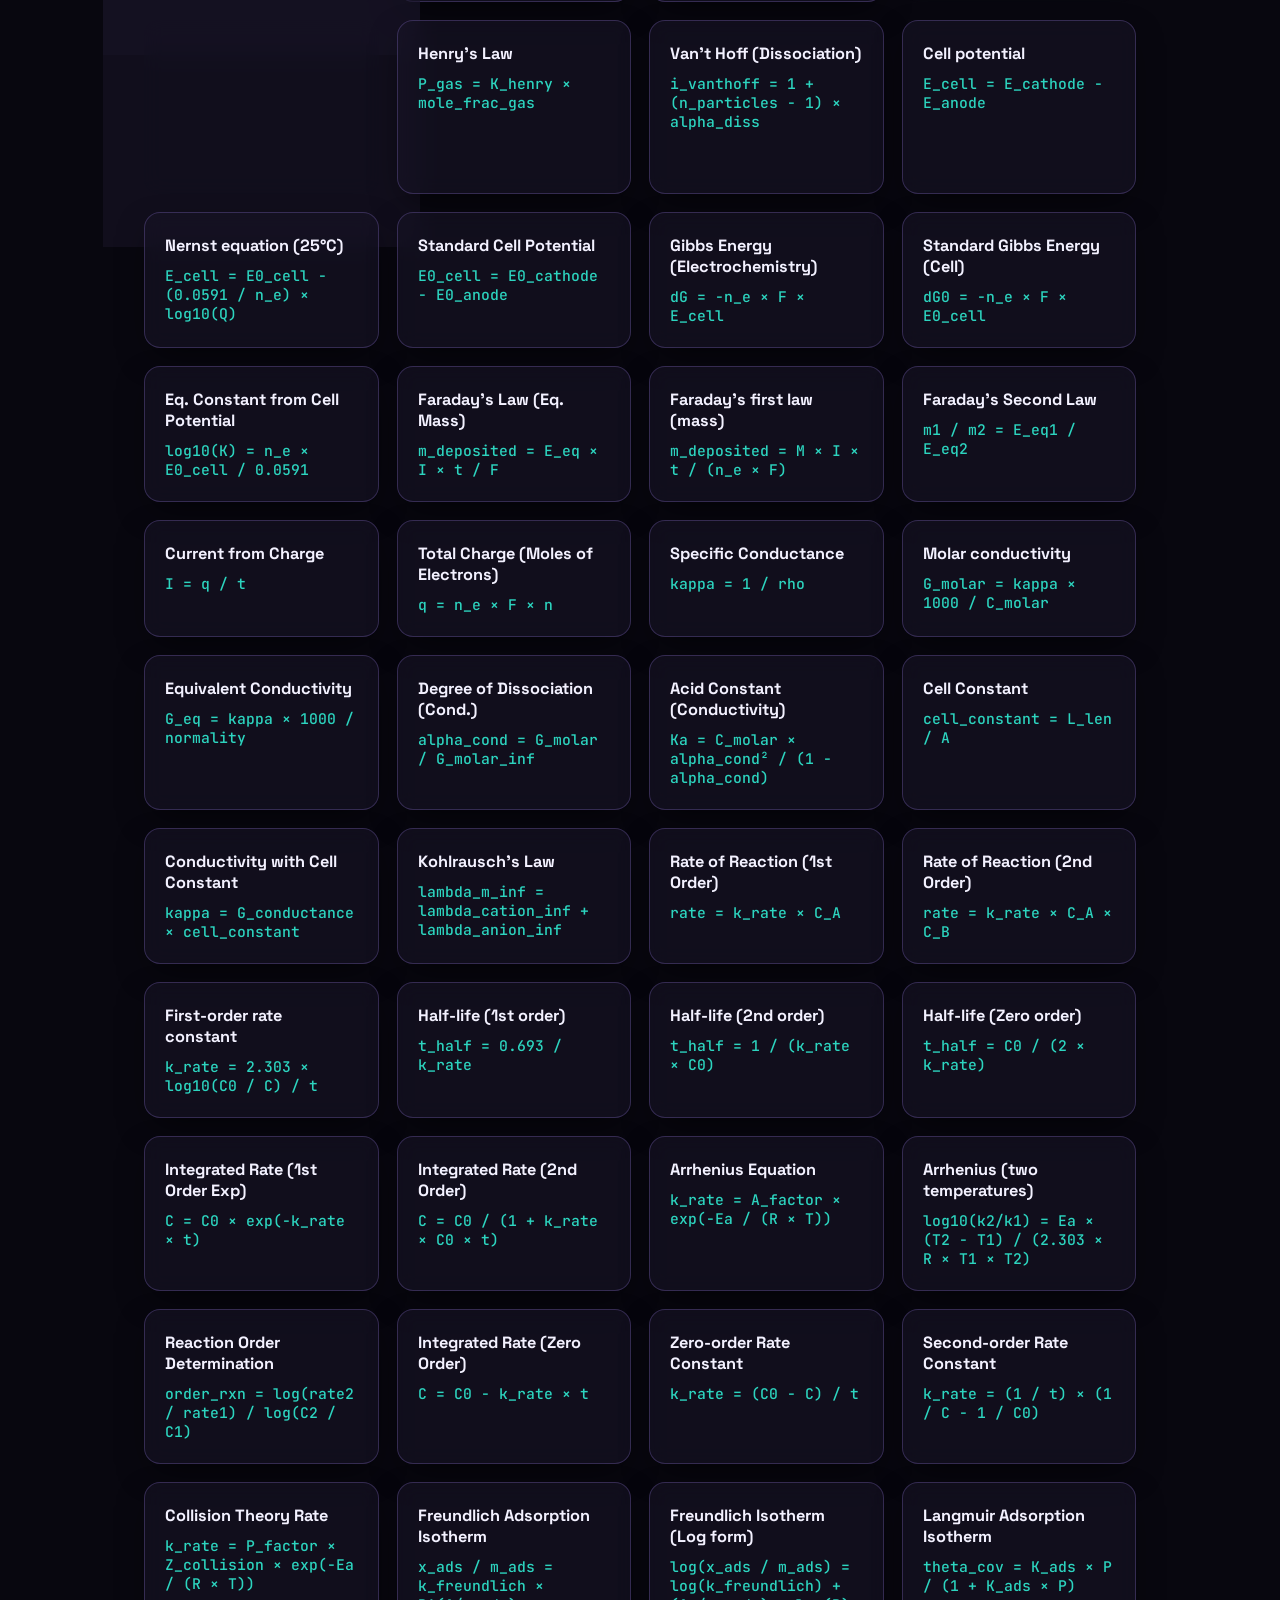
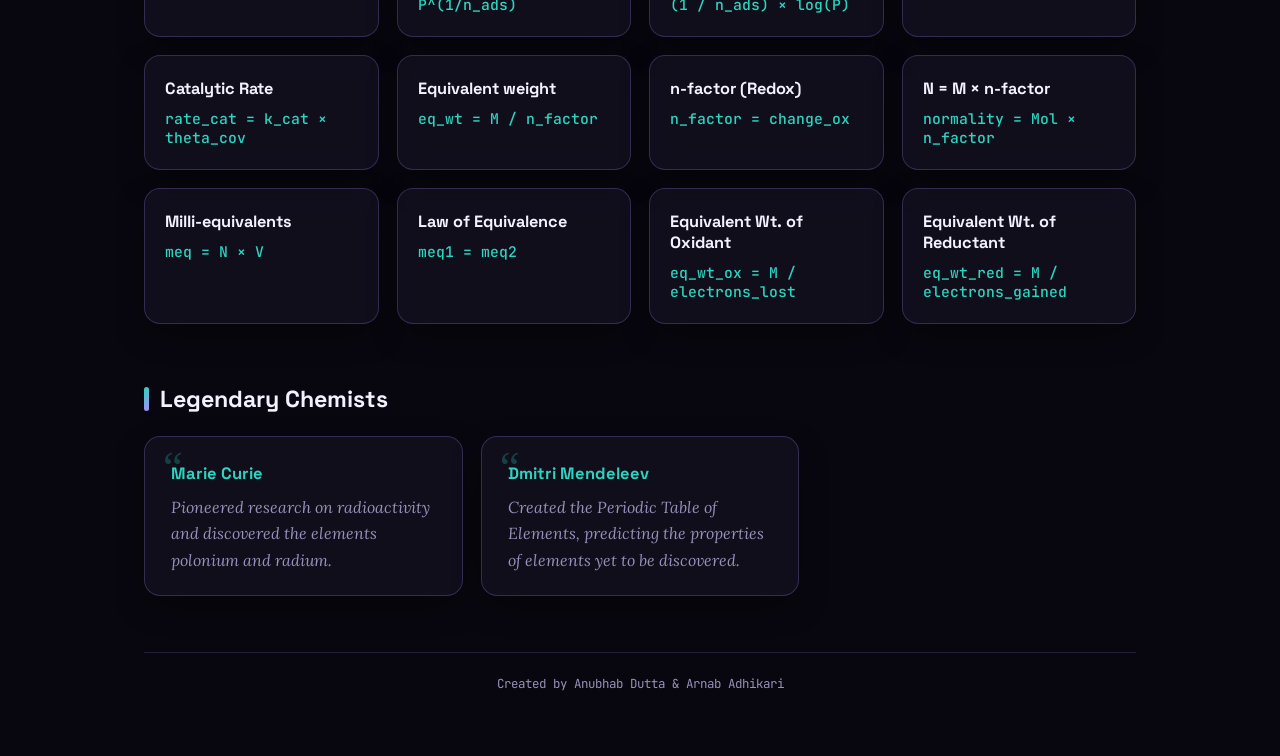
==== commit 3aa9b02c: "Replace all logos with new Friendly Flux owl logo, update icons, favicon and PWA cache" ====
--- a/frontend/chemistry/chemistry.html
+++ b/frontend/chemistry/chemistry.html
@@ -4,6 +4,8 @@
     <meta charset="UTF-8">
     <meta name="viewport" content="width=device-width, initial-scale=1.0">
     <title>ChemLab — Chemistry Explorer</title>
+    <link rel="icon" type="image/png" sizes="32x32" href="../icons/favicon-32.png">
+    <link rel="apple-touch-icon" href="../icons/apple-touch-icon.png">
     <link rel="preconnect" href="https://fonts.googleapis.com">
     <link rel="preconnect" href="https://fonts.gstatic.com" crossorigin>
     <link href="https://fonts.googleapis.com/css2?family=Orbitron:wght@700;800&family=Space+Grotesk:wght@500;600;700&family=Plus+Jakarta+Sans:wght@400;500;600;700&family=JetBrains+Mono:wght@400;500;700&family=Lora:ital,wght@0,500;1,500&display=swap" rel="stylesheet">
@@ -21,7 +23,7 @@
     <script src="../science-bg.js"></script>
     <!-- Navigation Bar -->
     <nav class="navbar">
-        <div class="logo"><i class="fa-solid fa-flask"></i> <span data-lang="title">ChemLab</span></div>
+        <div class="logo"><img class="logo-img" src="../icons/logo-mark.png" alt="Friendly Flux logo"> <span data-lang="title">ChemLab</span></div>
         <div class="nav-controls">
             <button id="lang-toggle" class="icon-btn">EN / বাংলা</button>
             <div class="theme-switch">
--- a/frontend/chemistry/chemistry.css
+++ b/frontend/chemistry/chemistry.css
@@ -217,16 +217,41 @@
 .result-box { margin-top: 22px; font-family: var(--font-mono); font-size: 1.15rem; font-weight: 600; text-align: center; min-height: 30px; color: var(--primary); }
 
 /* ---------- Target-select modal (same radius family as the calculator) ---------- */
+/* পুরনো .modal-overlay, .modal-box মুছে এইটুকু বসান */
+
 .modal-overlay {
-    position: fixed; inset: 0; background: rgba(8, 6, 15, 0.55); backdrop-filter: blur(6px);
-    display: flex; align-items: center; justify-content: center; z-index: 999; padding: 20px;
-}
+    position: fixed; 
+    inset: 0; 
+    background: transparent; /* কালো ছায়া মুছে ফেলা হলো */
+    backdrop-filter: none;
+    display: none; /* Flex-এর বদলে none */
+    z-index: 999;
+}
+
+.modal-overlay:not(.hidden) {
+    display: block; 
+}
+
 .modal-box {
-    background: var(--card-bg); backdrop-filter: blur(18px); border: 1px solid var(--card-border);
-    border-radius: var(--radius-lg); width: 100%; max-width: 380px; max-height: 78vh;
-    box-shadow: var(--shadow), var(--glow); display: flex; flex-direction: column; overflow: hidden;
-    animation: panelIn 0.3s ease;
-}
+    position: absolute; /* এটি না দিলে ড্রপডাউন বোতামের নিচে আসবে না */
+    background: var(--card-bg);
+    backdrop-filter: blur(18px);
+    border: 1px solid var(--primary); 
+    border-radius: 12px;
+    max-height: 250px; /* উচ্চতা কিছুটা কমানো হলো যাতে স্ক্রিনের বাইরে না যায় */
+    box-shadow: var(--shadow), var(--glow);
+    display: flex;
+    flex-direction: column;
+    overflow: hidden;
+    animation: dropDownIn 0.2s cubic-bezier(0.2, 0.8, 0.2, 1);
+}
+
+/* ড্রপডাউন অ্যানিমেশন */
+@keyframes dropDownIn {
+    from { opacity: 0; transform: translateY(-10px); }
+    to { opacity: 1; transform: translateY(0); }
+}
+
 .modal-header { display: flex; justify-content: space-between; align-items: center; padding: 18px 20px; border-bottom: 1px solid var(--border); }
 .modal-header h4 { font-family: var(--font-heading); font-size: 1rem; font-weight: 600; }
 .modal-options { list-style: none; overflow-y: auto; padding: 10px; }
@@ -265,3 +290,12 @@
 @media (prefers-reduced-motion: reduce) {
     * { animation-duration: 0.001ms !important; animation-iteration-count: 1 !important; transition-duration: 0.001ms !important; }
 }
+
+.logo-img {
+    width: 38px;
+    height: 38px;
+    object-fit: contain;
+    flex-shrink: 0;
+    -webkit-text-fill-color: initial;
+    filter: drop-shadow(0 0 6px rgba(168, 85, 247, 0.55));
+}
